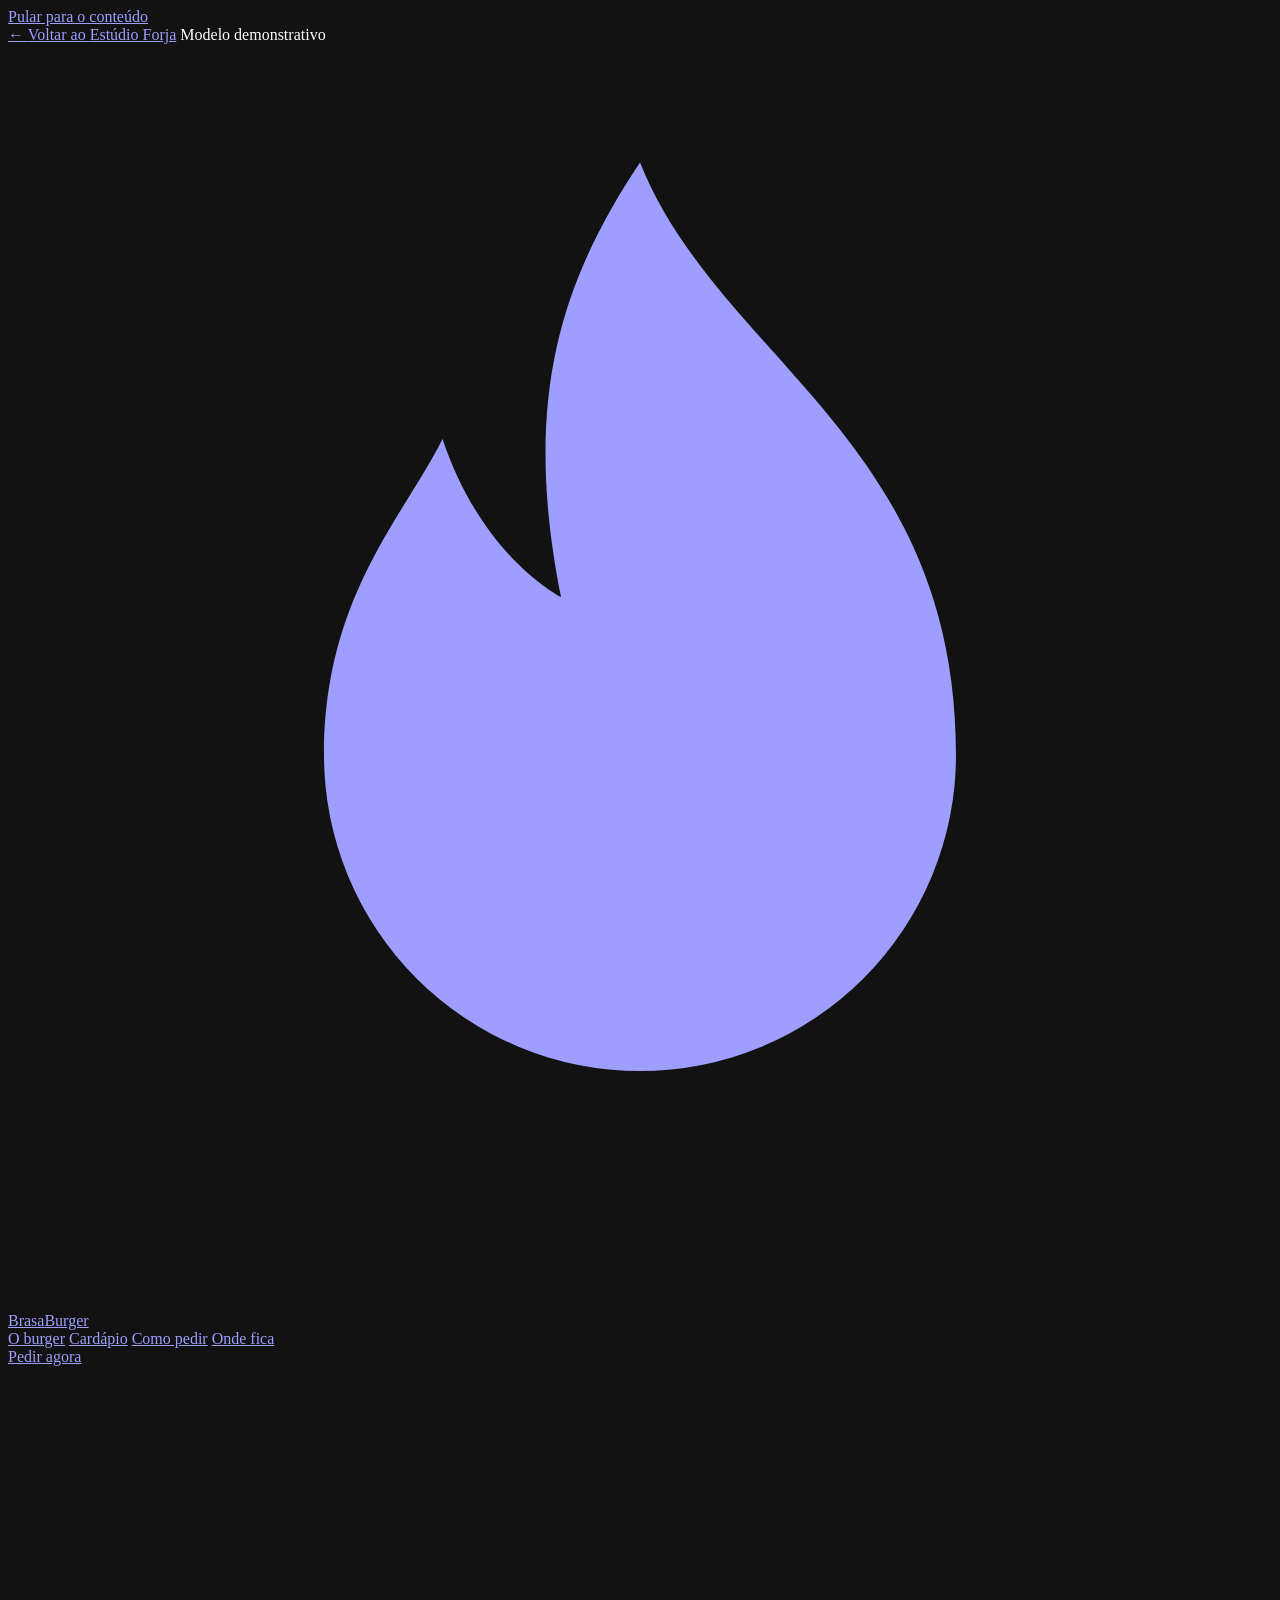
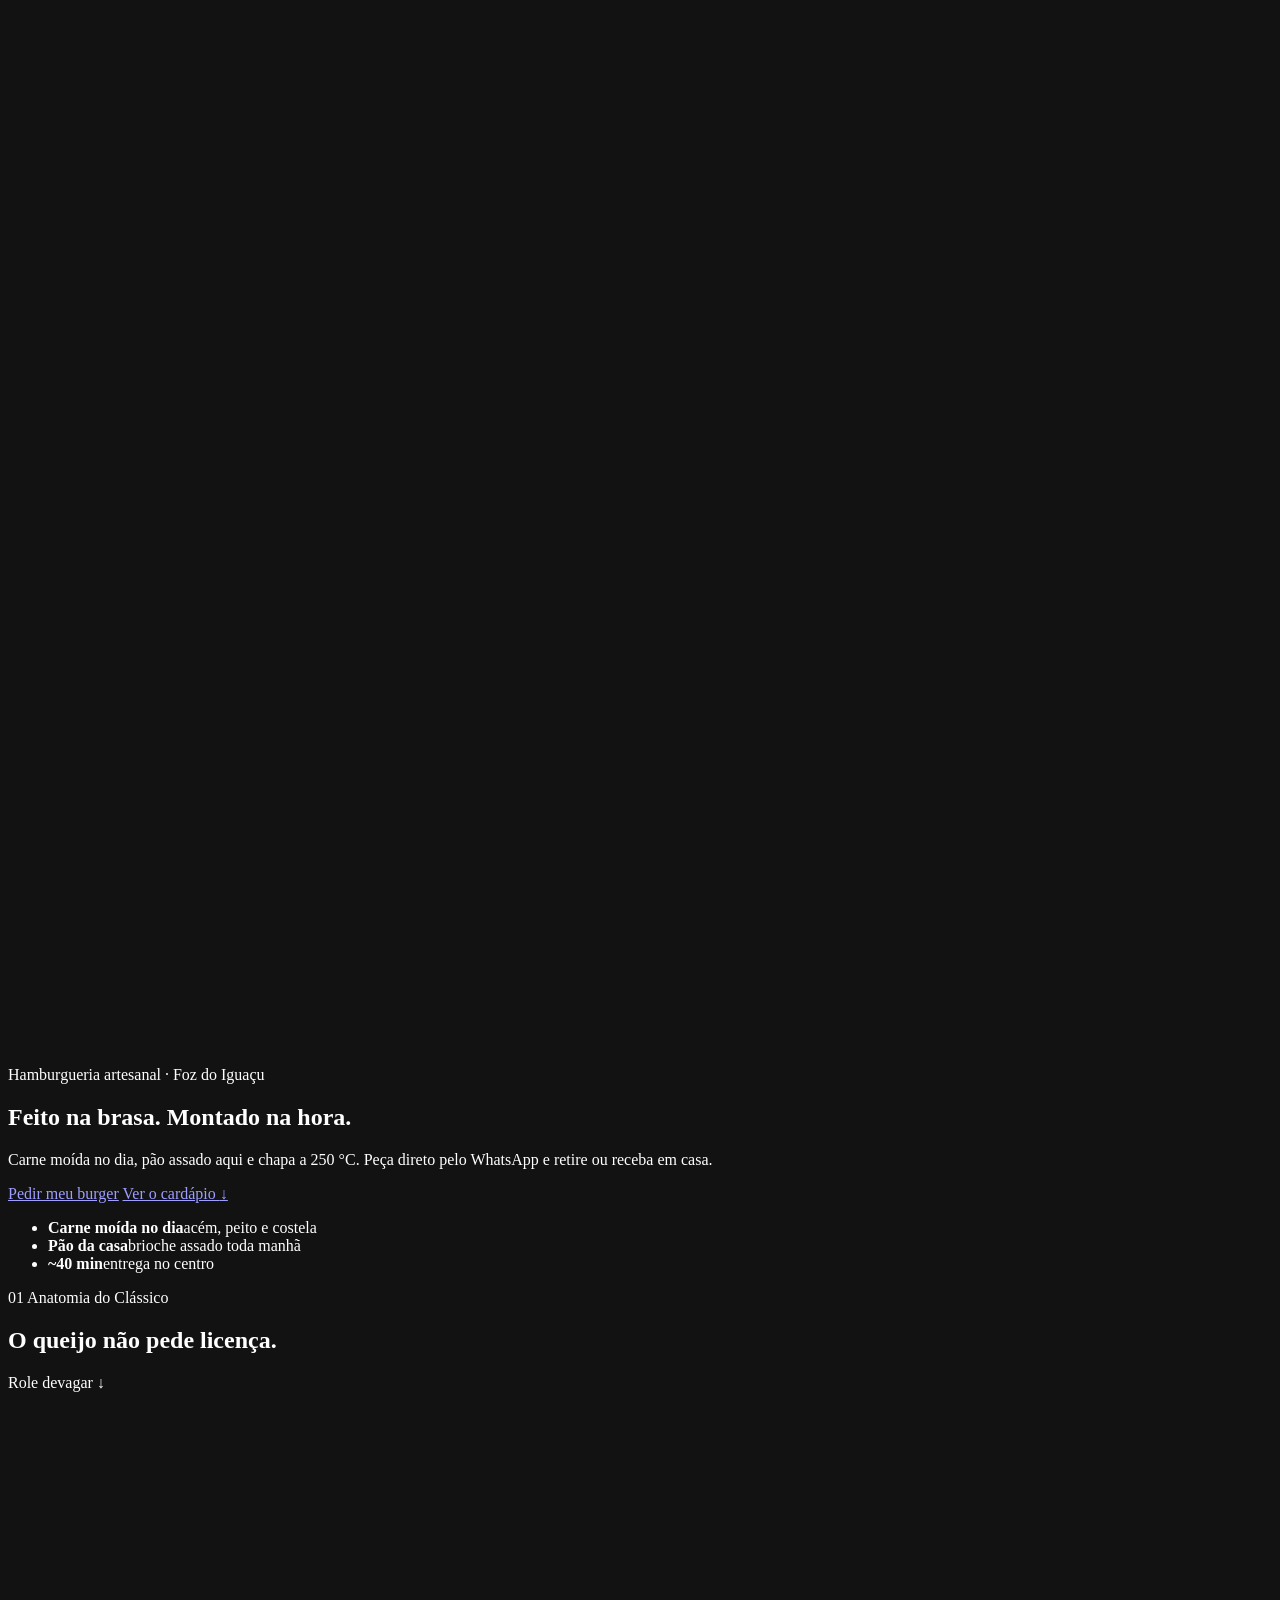
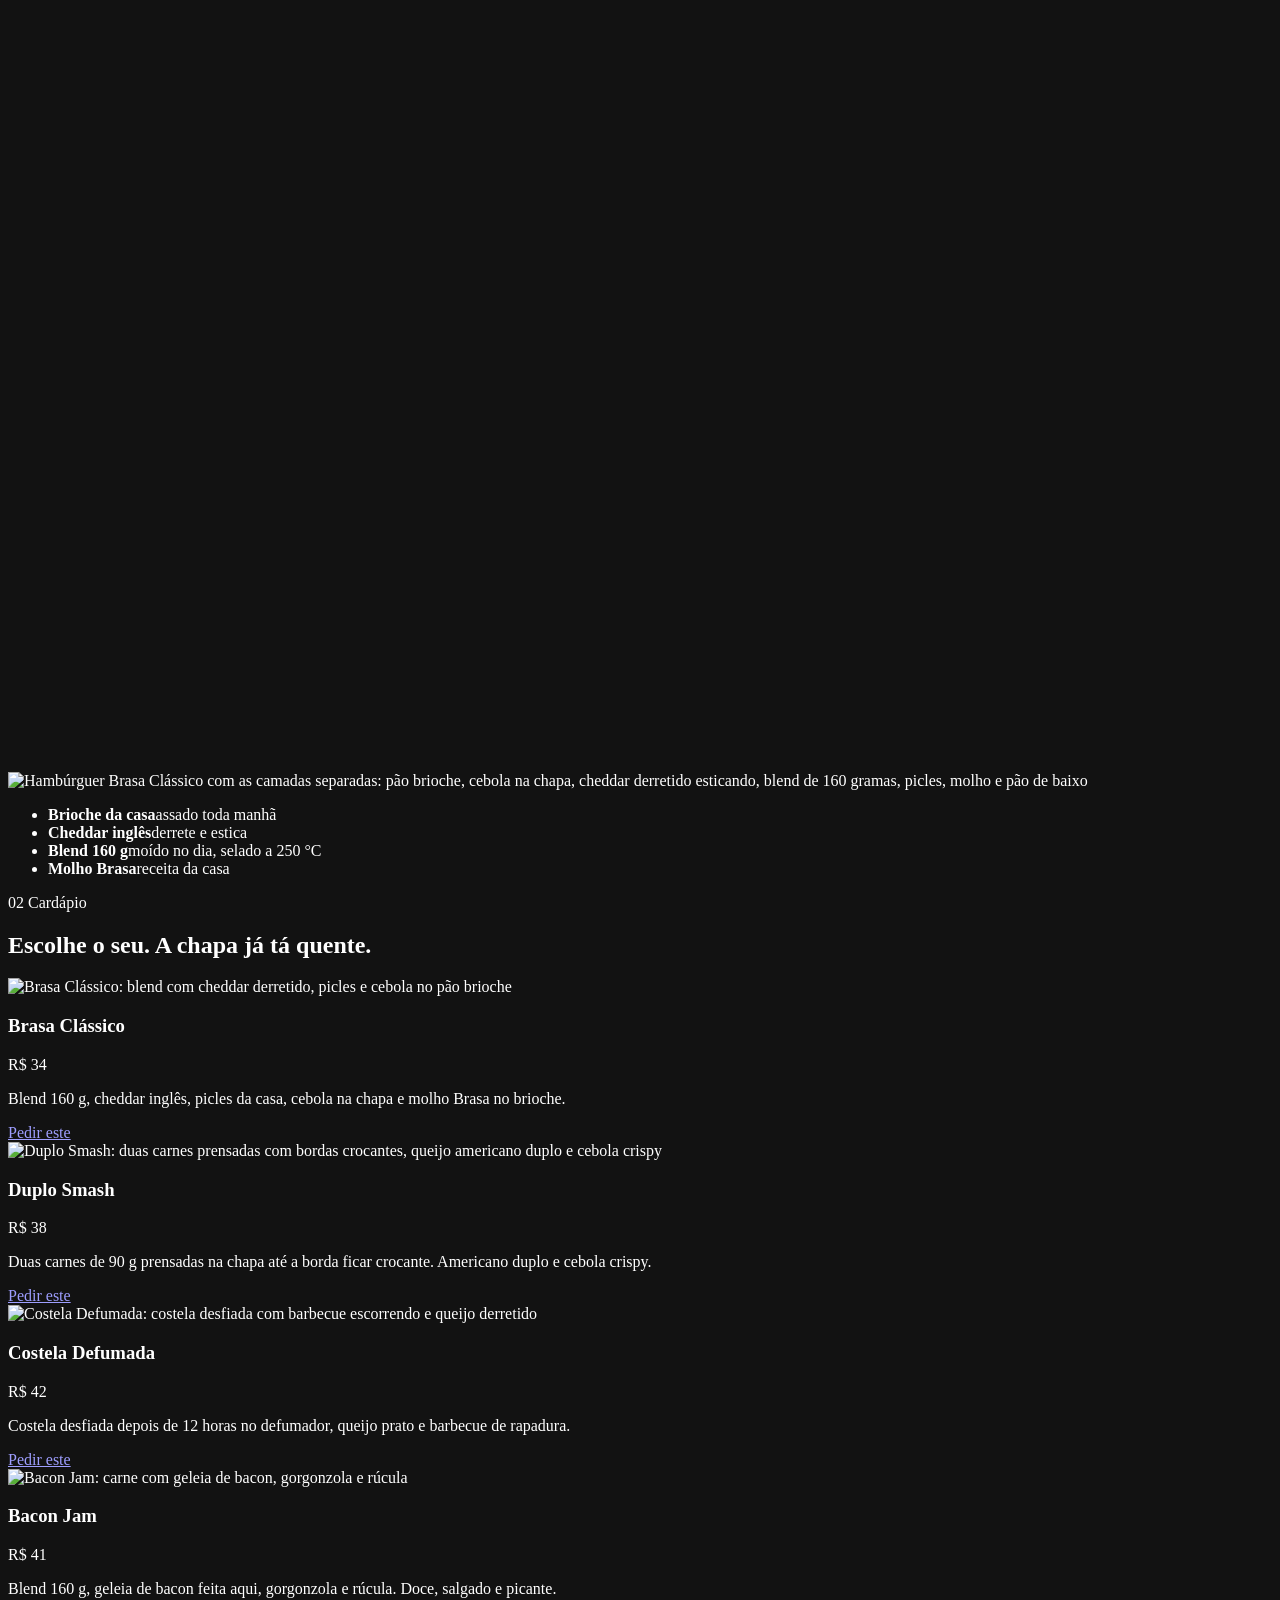
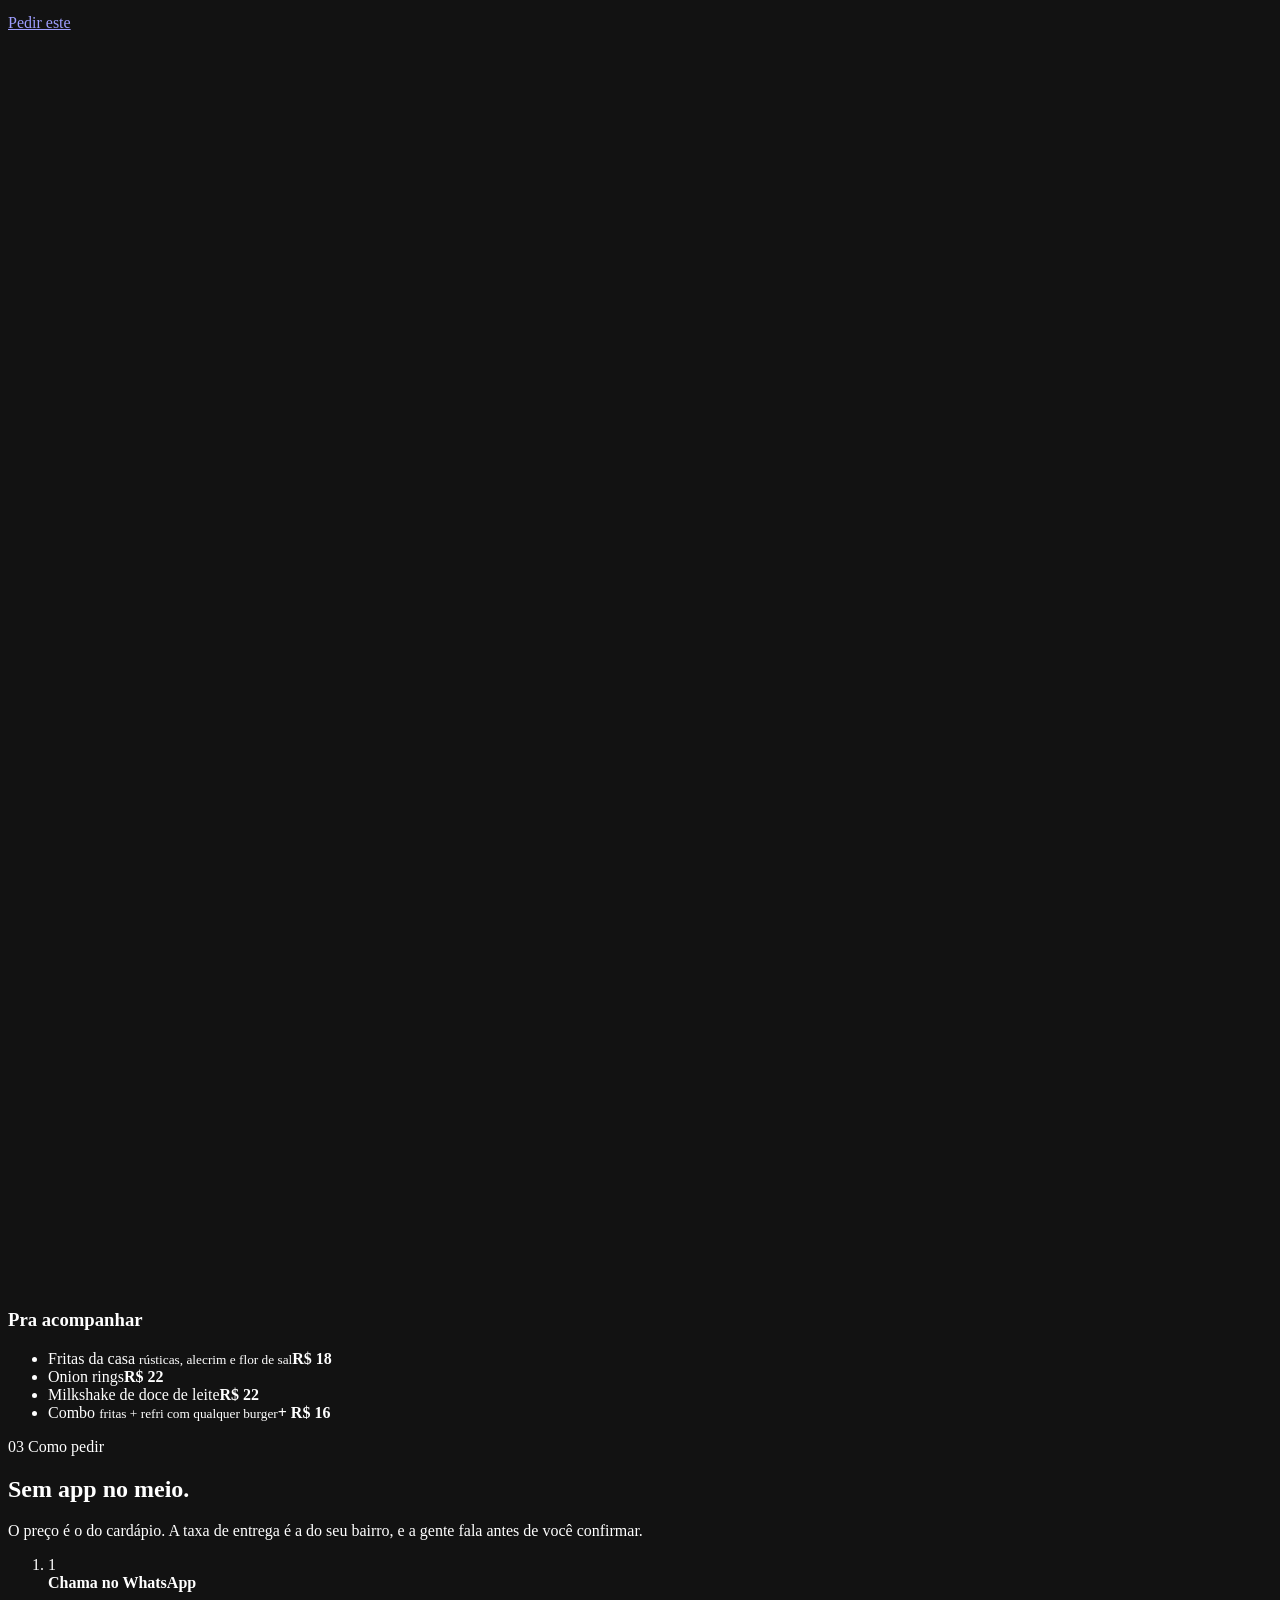
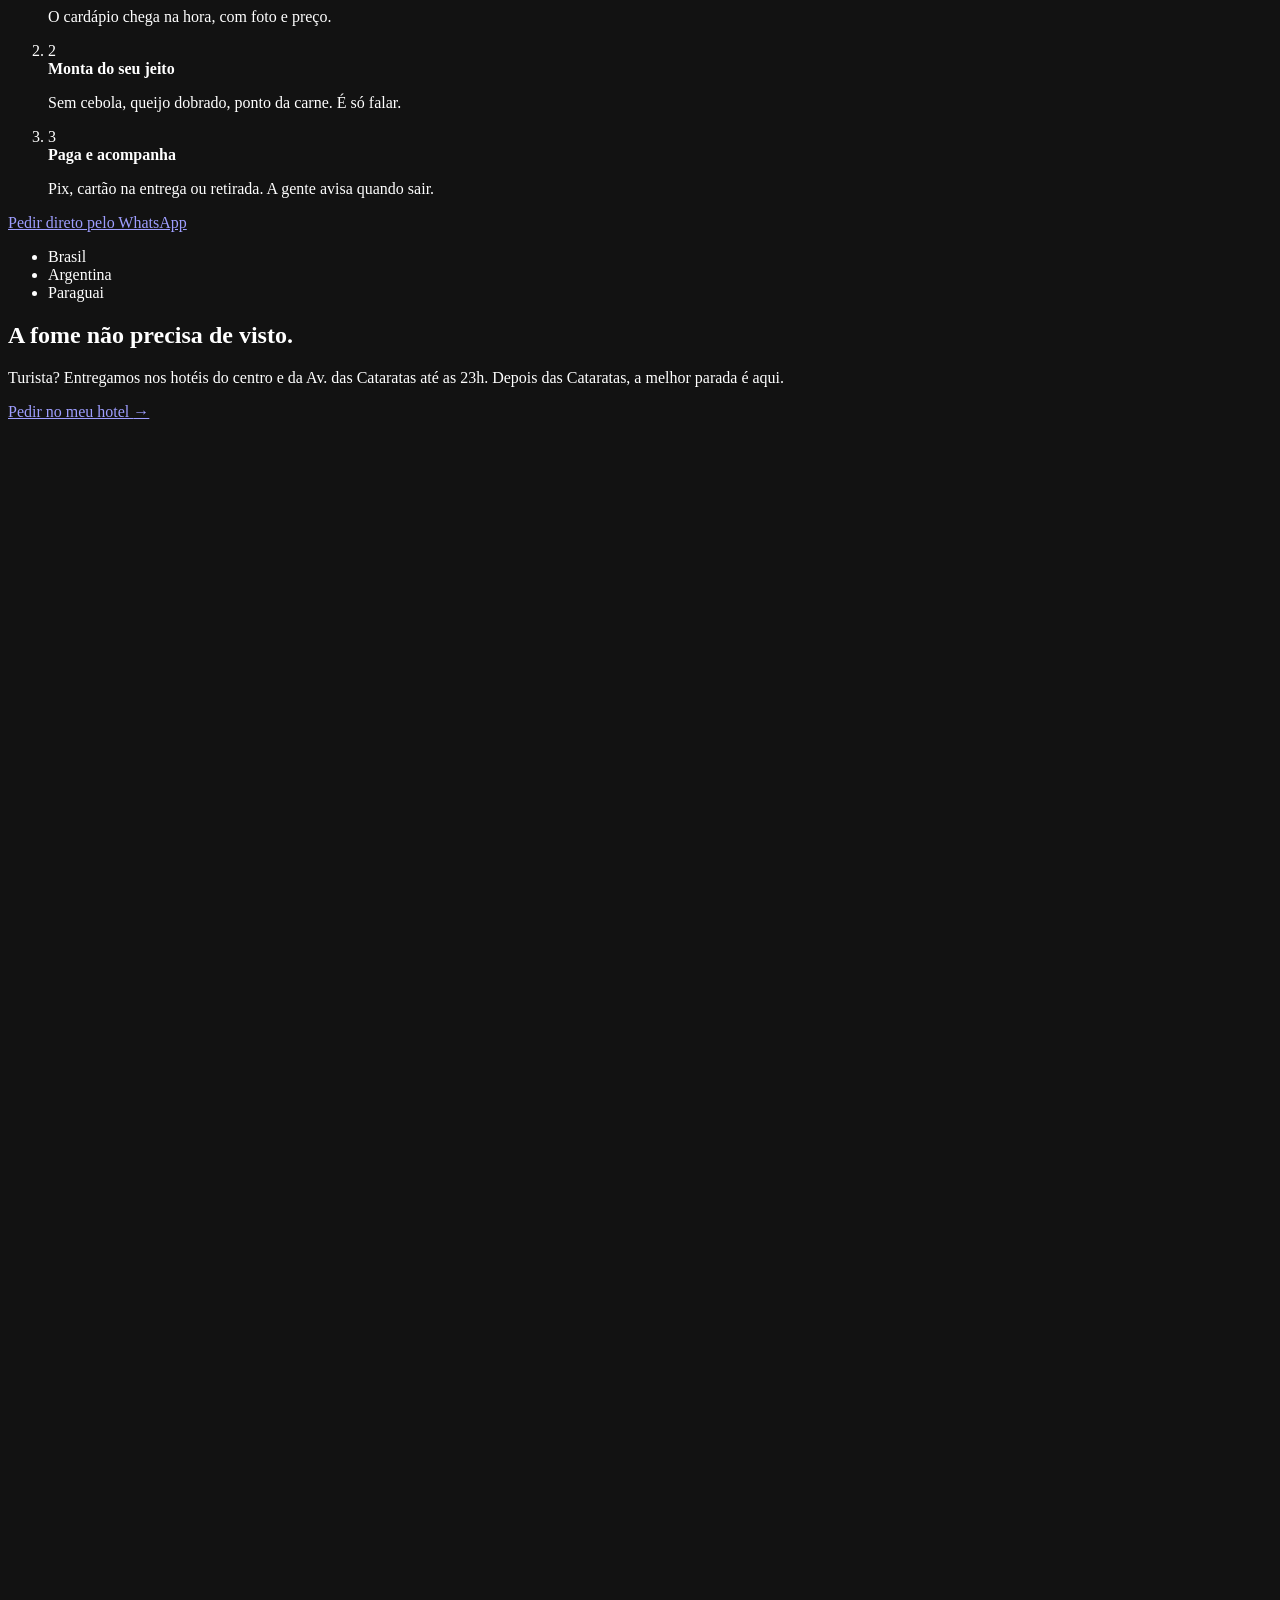
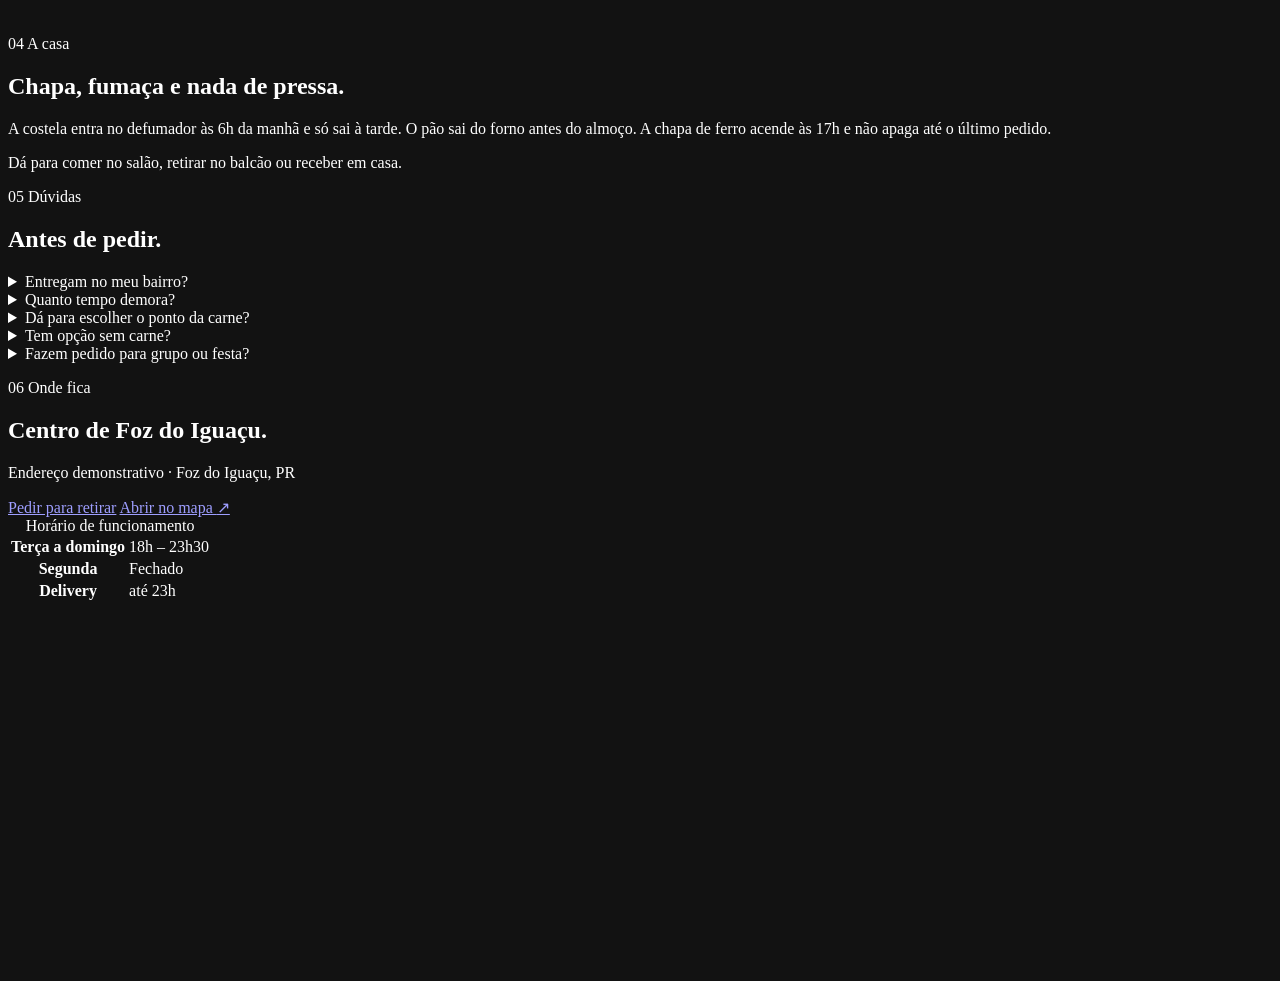
==== index.html @ 30564538 "Site Brasa Burger: paginas principais" ====
<!doctype html>
<html lang="pt-BR">
<head>
  <meta charset="utf-8">
  <meta name="viewport" content="width=device-width, initial-scale=1, viewport-fit=cover">
  <title>Brasa Burger · Hamburgueria artesanal em Foz do Iguaçu (modelo demonstrativo)</title>
  <meta name="description" content="Hambúrguer artesanal na brasa em Foz do Iguaçu: carne moída no dia, pão brioche da casa e costela defumada 12 h. Peça direto pelo WhatsApp. Modelo demonstrativo do Estúdio Forja.">
  <meta name="robots" content="noindex, nofollow"><!-- marca fictícia -->
  <meta name="theme-color" content="#120D0A">
  <meta name="color-scheme" content="dark">
  <meta name="format-detection" content="telephone=no">
  <link rel="icon" href="favicon.svg" type="image/svg+xml">

  <meta property="og:type" content="website">
  <meta property="og:locale" content="pt_BR">
  <meta property="og:site_name" content="Brasa Burger">
  <meta property="og:title" content="Brasa Burger · Feito na brasa. Montado na hora.">
  <meta property="og:description" content="Hambúrguer artesanal em Foz do Iguaçu. Peça direto pelo WhatsApp.">
  <meta property="og:image" content="https://brasaburger.pages.dev/og.jpg">
  <meta property="og:image:width" content="1200">
  <meta property="og:image:height" content="630">
  <meta name="twitter:card" content="summary_large_image">

  <script type="application/ld+json">
  {
    "@context": "https://schema.org",
    "@type": "Restaurant",
    "name": "Brasa Burger",
    "description": "Hamburgueria artesanal na brasa. Modelo demonstrativo.",
    "servesCuisine": ["Hambúrguer artesanal", "Lanches", "Defumados"],
    "priceRange": "R$ 18 – R$ 42",
    "acceptsReservations": "False",
    "address": { "@type": "PostalAddress", "addressLocality": "Foz do Iguaçu", "addressRegion": "PR", "addressCountry": "BR" },
    "openingHoursSpecification": [
      { "@type": "OpeningHoursSpecification", "dayOfWeek": ["Tuesday","Wednesday","Thursday","Friday","Saturday","Sunday"], "opens": "18:00", "closes": "23:30" }
    ],
    "hasMenu": "https://brasaburger.pages.dev/#cardapio"
  }
  </script>

  <link rel="preload" href="fonts/anton.woff2" as="font" type="font/woff2" crossorigin>
  <link rel="preload" href="fonts/manrope-var.woff2" as="font" type="font/woff2" crossorigin>
  <link rel="preload" as="image" href="midia/hero-9x16-poster.webp" media="(max-width: 767px)">
  <link rel="preload" as="image" href="midia/hero-16x9-poster.webp" media="(min-width: 768px)">
  <link rel="stylesheet" href="css/style.css">
  <script>document.documentElement.classList.add('js');</script>
</head>
<body>
  <a class="pular" href="#conteudo">Pular para o conteúdo</a>

  <div class="demo-bar">
    <a href="https://estudioforja.com.br/">← <span class="so-desk">Voltar ao </span>Estúdio Forja</a>
    <span class="demo-bar__tag"><span class="so-desk">Modelo </span>demonstrativo</span>
  </div>

  <header class="topo" data-topo>
    <div class="container topo__in">
      <a href="#inicio" class="marca" aria-label="Brasa Burger, início">
        <svg class="marca__simbolo" viewBox="0 0 32 32" aria-hidden="true"><path d="M16 3c2 5 8 7 8 15a8 8 0 0 1-16 0c0-4 2-6 3-8 1 3 3 4 3 4-1-5 0-8 2-11Z" fill="currentColor"/></svg>
        <span class="marca__nome">Brasa<span>Burger</span></span>
      </a>
      <nav class="nav" aria-label="Principal">
        <a href="#anatomia">O burger</a>
        <a href="#cardapio">Cardápio</a>
        <a href="#direto">Como pedir</a>
        <a href="#onde">Onde fica</a>
      </nav>
      <a href="#pedido" class="botao botao--pequeno" data-pedido="Olá! Vi o site e quero fazer um pedido.">Pedir agora</a>
    </div>
  </header>

  <main id="conteudo">
    <!-- 1. HERO -->
    <section class="hero" id="inicio">
      <div class="hero__midia" aria-hidden="true">
        <picture>
          <source media="(min-width: 768px)" srcset="midia/hero-16x9-poster.webp">
          <img src="midia/hero-9x16-poster.webp" alt="" width="720" height="1280" fetchpriority="high">
        </picture>
        <video class="hero__video" muted playsinline loop preload="none"
               data-mob-mp4="midia/hero-9x16.mp4" data-mob-webm="midia/hero-9x16.webm"
               data-desk-mp4="midia/hero-16x9.mp4" data-desk-webm="midia/hero-16x9.webm"></video>
      </div>
      <div class="hero__veu" aria-hidden="true"></div>
      <div class="container hero__texto">
        <p class="rotulo" data-hero-anim>Hamburgueria artesanal · Foz do Iguaçu</p>
        <h1 class="hero__titulo">
          <span class="linha"><span data-hero-anim>Feito na brasa.</span></span>
          <span class="linha"><span data-hero-anim class="quente">Montado na hora.</span></span>
        </h1>
        <p class="hero__sub" data-hero-anim>Carne moída no dia, pão assado aqui e chapa a 250 °C. Peça direto pelo WhatsApp e retire ou receba em casa.</p>
        <div class="hero__acoes" data-hero-anim>
          <a href="#pedido" class="botao" data-pedido="Olá! Vi o site e quero pedir um burger.">Pedir meu burger</a>
          <a href="#cardapio" class="link-seta">Ver o cardápio <span aria-hidden="true">↓</span></a>
        </div>
      </div>
    </section>

    <!-- 2. FAIXA -->
    <section class="provas" aria-label="Destaques">
      <ul class="container provas__lista">
        <li><strong>Carne moída no dia</strong><span>acém, peito e costela</span></li>
        <li><strong>Pão da casa</strong><span>brioche assado toda manhã</span></li>
        <li><strong>~40 min</strong><span>entrega no centro</span></li>
      </ul>
    </section>

    <!-- 3. ANATOMIA (cena principal) -->
    <section class="anatomia" id="anatomia" aria-labelledby="anatomia-titulo">
      <div class="anatomia__palco">
        <div class="anatomia__cab">
          <p class="rotulo"><span class="num">01</span> Anatomia do Clássico</p>
          <h2 class="titulo" id="anatomia-titulo">O queijo não <span class="quente">pede licença.</span></h2>
          <p class="anatomia__dica" data-dica>Role devagar ↓</p>
        </div>
        <div class="anatomia__cena">
          <div class="anatomia__brilho" aria-hidden="true" data-brilho></div>
          <canvas class="anatomia__canvas" width="540" height="960" aria-hidden="true" data-canvas></canvas>
          <img class="anatomia__fallback" src="midia/anatomia-aberto.webp" width="540" height="960"
               alt="Hambúrguer Brasa Clássico com as camadas separadas: pão brioche, cebola na chapa, cheddar derretido esticando, blend de 160 gramas, picles, molho e pão de baixo" loading="lazy">
          <ul class="anatomia__etiquetas" data-etiquetas>
            <li style="--y: 9%" class="esq"><b>Brioche da casa</b><span>assado toda manhã</span></li>
            <li style="--y: 30%" class="dir"><b>Cheddar inglês</b><span>derrete e estica</span></li>
            <li style="--y: 50%" class="esq"><b>Blend 160 g</b><span>moído no dia, selado a 250 °C</span></li>
            <li style="--y: 70%" class="dir"><b>Molho Brasa</b><span>receita da casa</span></li>
          </ul>
        </div>
      </div>
    </section>

    <!-- 4. CARDÁPIO -->
    <section class="cardapio secao" id="cardapio">
      <div class="container">
        <p class="rotulo" data-reveal><span class="num">02</span> Cardápio</p>
        <h2 class="titulo" data-reveal>Escolhe o seu. <span class="quente">A chapa já tá quente.</span></h2>

        <div class="burgers">
          <article class="burger" data-reveal>
            <img src="midia/classico-960.webp" srcset="midia/classico-480.webp 480w, midia/classico-960.webp 960w, midia/classico-1254.webp 1254w" sizes="(min-width: 1024px) 25vw, (min-width: 640px) 50vw, 92vw" width="1254" height="1254" loading="lazy" alt="Brasa Clássico: blend com cheddar derretido, picles e cebola no pão brioche">
            <div class="burger__info">
              <div class="burger__linha"><h3>Brasa Clássico</h3><span class="preco">R$ 34</span></div>
              <p>Blend 160 g, cheddar inglês, picles da casa, cebola na chapa e molho Brasa no brioche.</p>
              <a href="#pedido" class="pedir" data-pedido="Olá! Vi no site e quero um Brasa Clássico.">Pedir este</a>
            </div>
          </article>
          <article class="burger" data-reveal>
            <img src="midia/smash-960.webp" srcset="midia/smash-480.webp 480w, midia/smash-960.webp 960w, midia/smash-1254.webp 1254w" sizes="(min-width: 1024px) 25vw, (min-width: 640px) 50vw, 92vw" width="1254" height="1254" loading="lazy" alt="Duplo Smash: duas carnes prensadas com bordas crocantes, queijo americano duplo e cebola crispy">
            <div class="burger__info">
              <div class="burger__linha"><h3>Duplo Smash</h3><span class="preco">R$ 38</span></div>
              <p>Duas carnes de 90 g prensadas na chapa até a borda ficar crocante. Americano duplo e cebola crispy.</p>
              <a href="#pedido" class="pedir" data-pedido="Olá! Vi no site e quero um Duplo Smash.">Pedir este</a>
            </div>
          </article>
          <article class="burger" data-reveal>
            <img src="midia/costela-960.webp" srcset="midia/costela-480.webp 480w, midia/costela-960.webp 960w, midia/costela-1254.webp 1254w" sizes="(min-width: 1024px) 25vw, (min-width: 640px) 50vw, 92vw" width="1254" height="1254" loading="lazy" alt="Costela Defumada: costela desfiada com barbecue escorrendo e queijo derretido">
            <div class="burger__info">
              <div class="burger__linha"><h3>Costela Defumada</h3><span class="preco">R$ 42</span></div>
              <p>Costela desfiada depois de 12 horas no defumador, queijo prato e barbecue de rapadura.</p>
              <a href="#pedido" class="pedir" data-pedido="Olá! Vi no site e quero um Costela Defumada.">Pedir este</a>
            </div>
          </article>
          <article class="burger" data-reveal>
            <img src="midia/baconjam-960.webp" srcset="midia/baconjam-480.webp 480w, midia/baconjam-960.webp 960w, midia/baconjam-1254.webp 1254w" sizes="(min-width: 1024px) 25vw, (min-width: 640px) 50vw, 92vw" width="1254" height="1254" loading="lazy" alt="Bacon Jam: carne com geleia de bacon, gorgonzola e rúcula">
            <div class="burger__info">
              <div class="burger__linha"><h3>Bacon Jam</h3><span class="preco">R$ 41</span></div>
              <p>Blend 160 g, geleia de bacon feita aqui, gorgonzola e rúcula. Doce, salgado e picante.</p>
              <a href="#pedido" class="pedir" data-pedido="Olá! Vi no site e quero um Bacon Jam.">Pedir este</a>
            </div>
          </article>
        </div>

        <div class="extras" data-reveal>
          <img src="midia/acompanhamentos-960.webp" srcset="midia/acompanhamentos-480.webp 480w, midia/acompanhamentos-960.webp 960w, midia/acompanhamentos-1254.webp 1254w" sizes="(min-width: 1024px) 40vw, 92vw" width="1254" height="1254" loading="lazy" alt="Fritas rústicas com alecrim, onion rings e milkshake de doce de leite">
          <div>
            <h3 class="extras__titulo">Pra acompanhar</h3>
            <ul>
              <li><span>Fritas da casa <small>rústicas, alecrim e flor de sal</small></span><b>R$ 18</b></li>
              <li><span>Onion rings</span><b>R$ 22</b></li>
              <li><span>Milkshake de doce de leite</span><b>R$ 22</b></li>
              <li><span>Combo <small>fritas + refri com qualquer burger</small></span><b>+ R$ 16</b></li>
            </ul>
          </div>
        </div>
      </div>
    </section>

    <!-- 5. DIRETO COM A BRASA -->
    <section class="direto secao" id="direto">
      <div class="container direto__grade">
        <div>
          <p class="rotulo" data-reveal><span class="num">03</span> Como pedir</p>
          <h2 class="titulo" data-reveal>Sem app <span class="quente">no meio.</span></h2>
          <p class="direto__lead" data-reveal>O preço é o do cardápio. A taxa de entrega é a do seu bairro, e a gente fala antes de você confirmar.</p>
        </div>
        <ol class="passos" data-reveal>
          <li><span>1</span><div><b>Chama no WhatsApp</b><p>O cardápio chega na hora, com foto e preço.</p></div></li>
          <li><span>2</span><div><b>Monta do seu jeito</b><p>Sem cebola, queijo dobrado, ponto da carne. É só falar.</p></div></li>
          <li><span>3</span><div><b>Paga e acompanha</b><p>Pix, cartão na entrega ou retirada. A gente avisa quando sair.</p></div></li>
        </ol>
        <a href="#pedido" class="botao direto__cta" data-reveal data-pedido="Olá! Vi no site e quero pedir direto pelo WhatsApp.">Pedir direto pelo WhatsApp</a>
      </div>
    </section>

    <!-- 6. FRONTEIRA (turistas) -->
    <section class="fronteira" aria-labelledby="fronteira-titulo">
      <div class="container fronteira__in">
        <ul class="carimbos" aria-hidden="true" data-carimbos>
          <li>Brasil</li><li>Argentina</li><li>Paraguai</li>
        </ul>
        <h2 class="titulo titulo--medio" id="fronteira-titulo" data-reveal>A fome não precisa <span class="quente">de visto.</span></h2>
        <p data-reveal>Turista? Entregamos nos hotéis do centro e da Av. das Cataratas até as 23h. Depois das Cataratas, a melhor parada é aqui.</p>
        <a href="#pedido" class="link-seta" data-reveal data-pedido="Olá! Estou num hotel em Foz e quero pedir um burger.">Pedir no meu hotel <span aria-hidden="true">→</span></a>
      </div>
    </section>

    <!-- 7. A CASA -->
    <section class="casa secao" id="casa">
      <div class="container casa__grade">
        <figure class="casa__midia" data-reveal>
          <img src="midia/casa-960.webp" srcset="midia/casa-480.webp 480w, midia/casa-960.webp 960w, midia/casa-1536.webp 1536w" sizes="(min-width: 1024px) 55vw, 100vw" width="1536" height="1024" loading="lazy"
               alt="Salão da Brasa Burger à noite: chapa acesa no balcão de aço, defumador soltando fumaça e lâmpadas quentes">
          <video class="casa__video" muted playsinline loop preload="none" data-mp4="midia/casa.mp4" data-webm="midia/casa.webm" aria-hidden="true"></video>
        </figure>
        <div>
          <p class="rotulo" data-reveal><span class="num">04</span> A casa</p>
          <h2 class="titulo titulo--medio" data-reveal>Chapa, fumaça <span class="quente">e nada de pressa.</span></h2>
          <p data-reveal>A costela entra no defumador às 6h da manhã e só sai à tarde. O pão sai do forno antes do almoço. A chapa de ferro acende às 17h e não apaga até o último pedido.</p>
          <p data-reveal>Dá para comer no salão, retirar no balcão ou receber em casa.</p>
        </div>
      </div>
    </section>

    <!-- 8. DÚVIDAS -->
    <section class="duvidas secao" id="duvidas">
      <div class="container duvidas__grade">
        <div>
          <p class="rotulo" data-reveal><span class="num">05</span> Dúvidas</p>
          <h2 class="titulo titulo--medio" data-reveal>Antes de <span class="quente">pedir.</span></h2>
        </div>
        <div class="duvidas__lista" data-reveal>
          <details name="duvidas"><summary>Entregam no meu bairro?</summary><p>Entregamos em todo o centro, Vila Yolanda, Jardim Central, Maracanã e na Av. das Cataratas. Fora disso, manda a localização no WhatsApp que a gente confere na hora.</p></details>
          <details name="duvidas"><summary>Quanto tempo demora?</summary><p>No centro, cerca de 40 minutos. Sexta e sábado depois das 20h pode chegar a 60. Quando sair, a gente avisa.</p></details>
          <details name="duvidas"><summary>Dá para escolher o ponto da carne?</summary><p>Dá. O padrão é ao ponto, rosado no meio. Pede mal passado ou bem passado na mensagem.</p></details>
          <details name="duvidas"><summary>Tem opção sem carne?</summary><p>Tem o Brasa Veggie, de grão-de-bico e cogumelo na chapa. Ele não está nas fotos, mas está no cardápio do WhatsApp.</p></details>
          <details name="duvidas"><summary>Fazem pedido para grupo ou festa?</summary><p>Fazemos, a partir de 10 burgers, com até 1 dia de antecedência. Chama no WhatsApp que a gente monta um combo.</p></details>
        </div>
      </div>
    </section>

    <!-- 9. ONDE FICA -->
    <section class="onde secao" id="onde">
      <div class="container onde__grade">
        <div>
          <p class="rotulo" data-reveal><span class="num">06</span> Onde fica</p>
          <h2 class="titulo titulo--medio" data-reveal>Centro de <span class="quente">Foz do Iguaçu.</span></h2>
          <p class="onde__end" data-reveal>Endereço demonstrativo · Foz do Iguaçu, PR</p>
          <div class="onde__acoes" data-reveal>
            <a href="#pedido" class="botao" data-pedido="Olá! Vi no site e quero pedir para retirar.">Pedir para retirar</a>
            <a href="#pedido" class="link-seta" data-pedido="mapa">Abrir no mapa <span aria-hidden="true">↗</span></a>
          </div>
        </div>
        <table class="horario" data-reveal>
          <caption class="sr-only">Horário de funcionamento</caption>
          <tbody>
            <tr><th scope="row">Terça a domingo</th><td>18h – 23h30</td></tr>
            <tr><th scope="row">Segunda</th><td>Fechado</td></tr>
            <tr><th scope="row">Delivery</th><td>até 23h</td></tr>
          </tbody>
        </table>
      </div>
    </section>

    <!-- 10. FECHAMENTO -->
    <section class="fecho">
      <img class="fecho__fundo" src="midia/hero-16x9-960.webp" srcset="midia/hero-16x9-480.webp 480w, midia/hero-16x9-960.webp 960w, midia/hero-16x9-1536.webp 1536w" sizes="100vw" width="1536" height="1024" alt="" loading="lazy" aria-hidden="true">
      <div class="container fecho__in">
        <h2 class="titulo" data-reveal>Segunda você <span class="quente">pensa nisso.</span></h2>
        <p data-reveal>Hoje é dia de brasa.</p>
        <a href="#pedido" class="botao" data-reveal data-pedido="Olá! Vi o site e quero pedir um burger.">Pedir meu burger</a>
      </div>
    </section>

    <!-- 11. SAIBA MAIS (texto para o Google, recolhido para não poluir) -->
    <section class="saiba" aria-label="Sobre a Brasa Burger">
      <div class="container">
        <details class="saiba__caixa">
          <summary>Saiba mais sobre a Brasa Burger em Foz do Iguaçu</summary>
          <div class="saiba__texto">
            <h2>Hambúrguer artesanal em Foz do Iguaçu, feito na brasa</h2>
            <p>A Brasa Burger é uma hamburgueria artesanal no centro de Foz do Iguaçu, no Paraná. Todo hambúrguer é feito com carne moída no próprio dia, numa mistura de acém, peito e costela, e selado numa chapa de ferro fundido a 250 °C, que forma a casquinha tostada por fora e mantém a carne suculenta por dentro. O pão brioche é assado na casa toda manhã.</p>
            <h3>Cardápio de hambúrgueres artesanais</h3>
            <p>O cardápio é curto de propósito: o Brasa Clássico, com cheddar inglês, picles da casa e cebola na chapa; o Duplo Smash, com duas carnes prensadas e bordas crocantes; o Costela Defumada, com costela desfiada depois de 12 horas no defumador e barbecue de rapadura; e o Bacon Jam, com geleia de bacon, gorgonzola e rúcula. Para acompanhar, fritas rústicas com alecrim, onion rings e milkshake de doce de leite. Também há opção vegetariana, o Brasa Veggie.</p>
            <h3>Delivery de hambúrguer em Foz do Iguaçu</h3>
            <p>A Brasa Burger faz delivery próprio no centro de Foz do Iguaçu, Vila Yolanda, Jardim Central, Maracanã e na Avenida das Cataratas, inclusive em hotéis, com entrega em cerca de 40 minutos. O pedido é feito direto pelo WhatsApp, sem aplicativo no meio, com pagamento por Pix, cartão na entrega ou na retirada no balcão.</p>
            <h3>Para turistas nas Cataratas do Iguaçu</h3>
            <p>Para quem visita as Cataratas do Iguaçu, o Marco das Três Fronteiras ou faz compras no Paraguai, a Brasa Burger é uma opção de jantar perto dos hotéis, aberta de terça a domingo, das 18h às 23h30. Dá para comer no salão, retirar ou pedir no hotel.</p>
          </div>
        </details>
      </div>
    </section>
  </main>

  <footer class="rodape">
    <div class="container rodape__in">
      <div>
        <p class="marca__nome">Brasa<span>Burger</span></p>
        <p>Hamburgueria artesanal · Foz do Iguaçu, PR</p>
        <p>Ter a dom · 18h–23h30</p>
      </div>
      <div class="rodape__links">
        <a href="privacidade.html">Política de privacidade</a>
        <a href="termos.html">Termos de uso</a>
      </div>
      <p class="rodape__forja">© 2026 Brasa Burger (marca fictícia). Site criado por <a href="https://estudioforja.com.br/">Estúdio Forja ↗</a></p>
    </div>
  </footer>

  <a href="#pedido" class="barra-pedido" data-barra data-pedido="Olá! Vi o site e quero fazer um pedido.">
    <span>Pedir pelo WhatsApp</span>
    <svg viewBox="0 0 24 24" aria-hidden="true"><path fill="currentColor" d="M12 2a10 10 0 0 0-8.6 15.1L2 22l5-1.3A10 10 0 1 0 12 2Zm5.3 14.2c-.2.6-1.3 1.2-1.8 1.2-.5.1-1 .2-3.4-.7-2.8-1.1-4.6-4-4.8-4.2-.1-.2-1.1-1.5-1.1-2.9s.7-2.1 1-2.4c.3-.3.6-.3.8-.3h.6c.2 0 .4 0 .6.5l.9 2.1c.1.2.1.4 0 .6l-.4.6-.4.4c-.1.2-.3.3-.1.6.2.3.8 1.4 1.8 2.2 1.2 1.1 2.2 1.4 2.5 1.6.3.1.5.1.7-.1l.9-1.1c.2-.3.4-.2.7-.1l2 .9c.3.2.5.2.6.4 0 .1 0 .7-.4 1.3Z"/></svg>
  </a>

  <div class="demo-modal" role="dialog" aria-modal="true" aria-labelledby="demo-titulo" hidden data-modal>
    <div class="demo-modal__caixa">
      <p class="rotulo">Pedido de demonstração</p>
      <h2 id="demo-titulo" class="titulo titulo--pequeno">Esse clique viraria um pedido.</h2>
      <p>Num site de verdade, o WhatsApp da hamburgueria abriria agora com a mensagem pronta:</p>
      <blockquote data-modal-msg></blockquote>
      <p class="demo-modal__forja">A Brasa Burger é um projeto do <strong>Estúdio Forja</strong>. O seu negócio pode ter um site assim.</p>
      <div class="demo-modal__acoes">
        <a class="botao" href="https://wa.me/554591164764?text=Ol%C3%A1!%20Vi%20o%20projeto%20Brasa%20Burger%20e%20quero%20um%20site%20assim%20para%20o%20meu%20neg%C3%B3cio." target="_blank" rel="noopener">Quero um site assim</a>
        <button type="button" class="link-seta" data-modal-fechar>Continuar explorando</button>
      </div>
    </div>
  </div>

  <script src="vendor/gsap.min.js" defer></script>
  <script src="vendor/ScrollTrigger.min.js" defer></script>
  <script src="vendor/lenis.min.js" defer></script>
  <script src="js/main.js" defer></script>
</body>
</html>
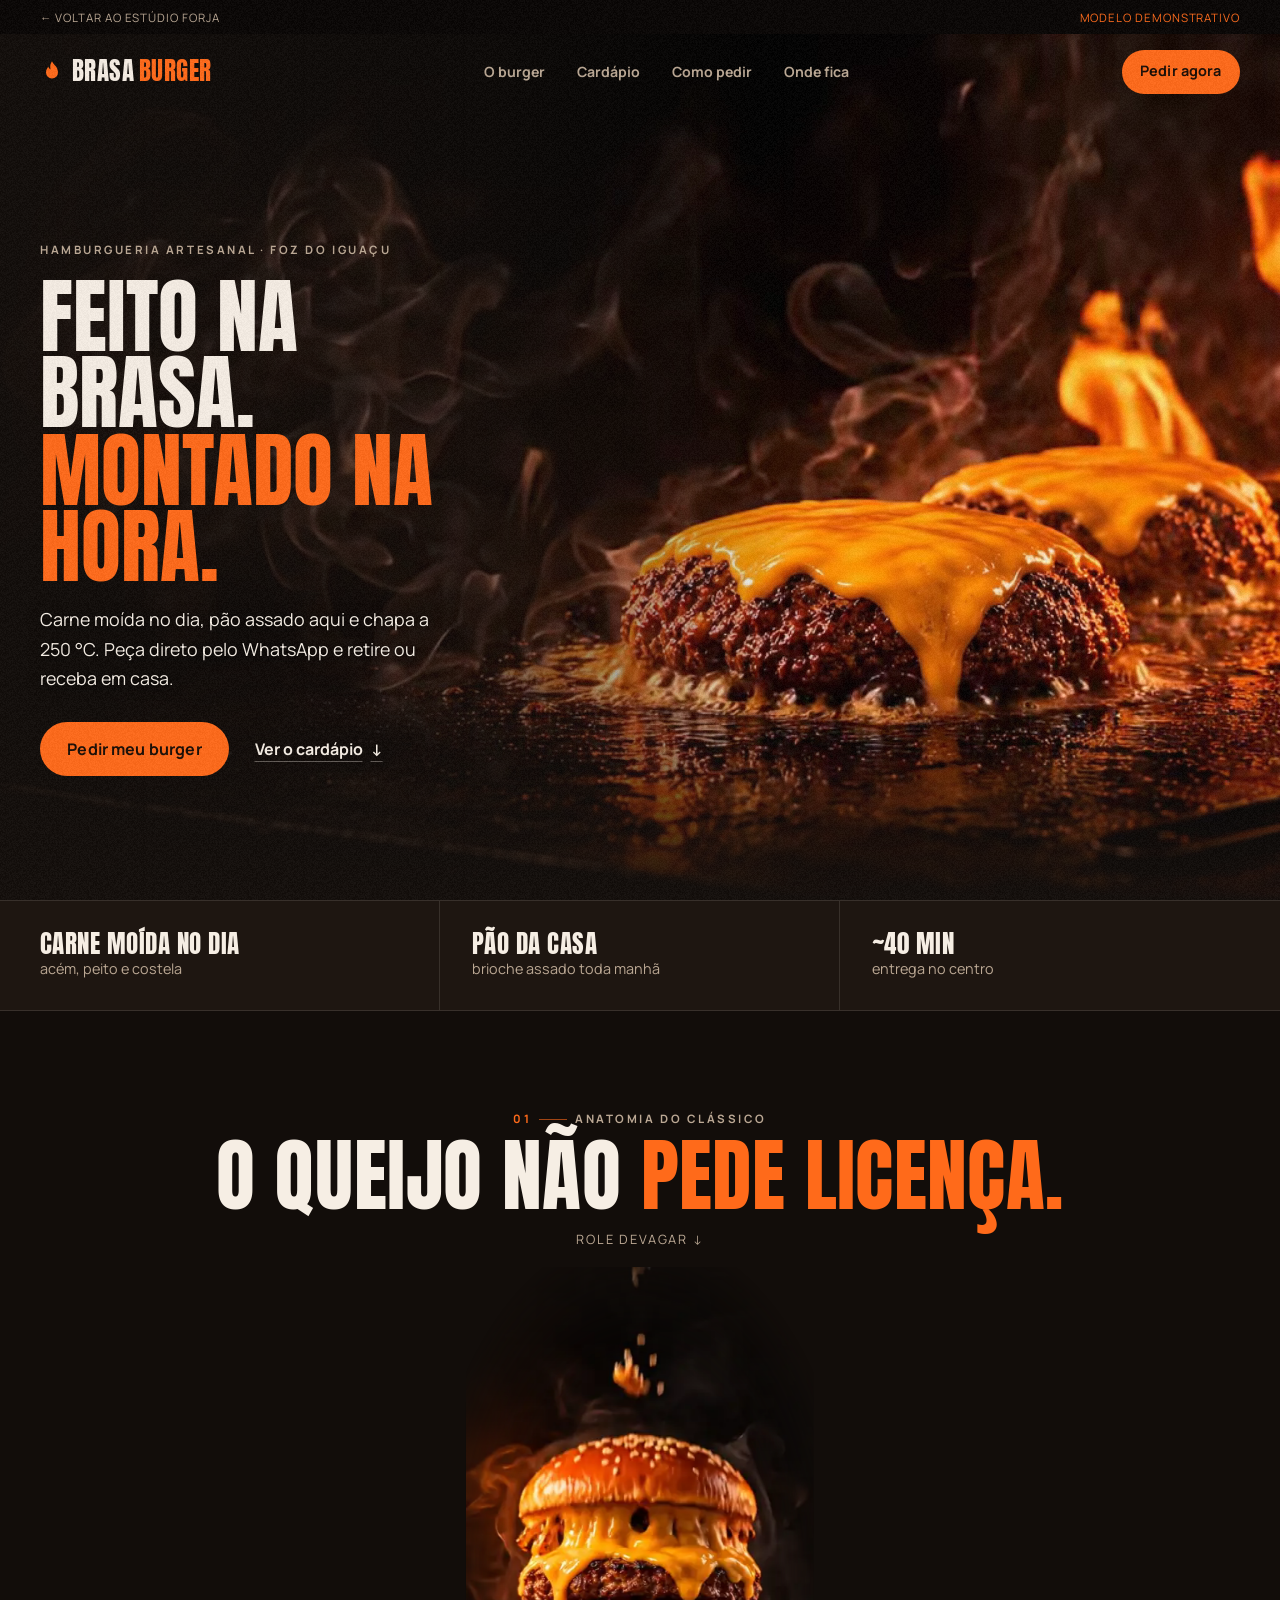
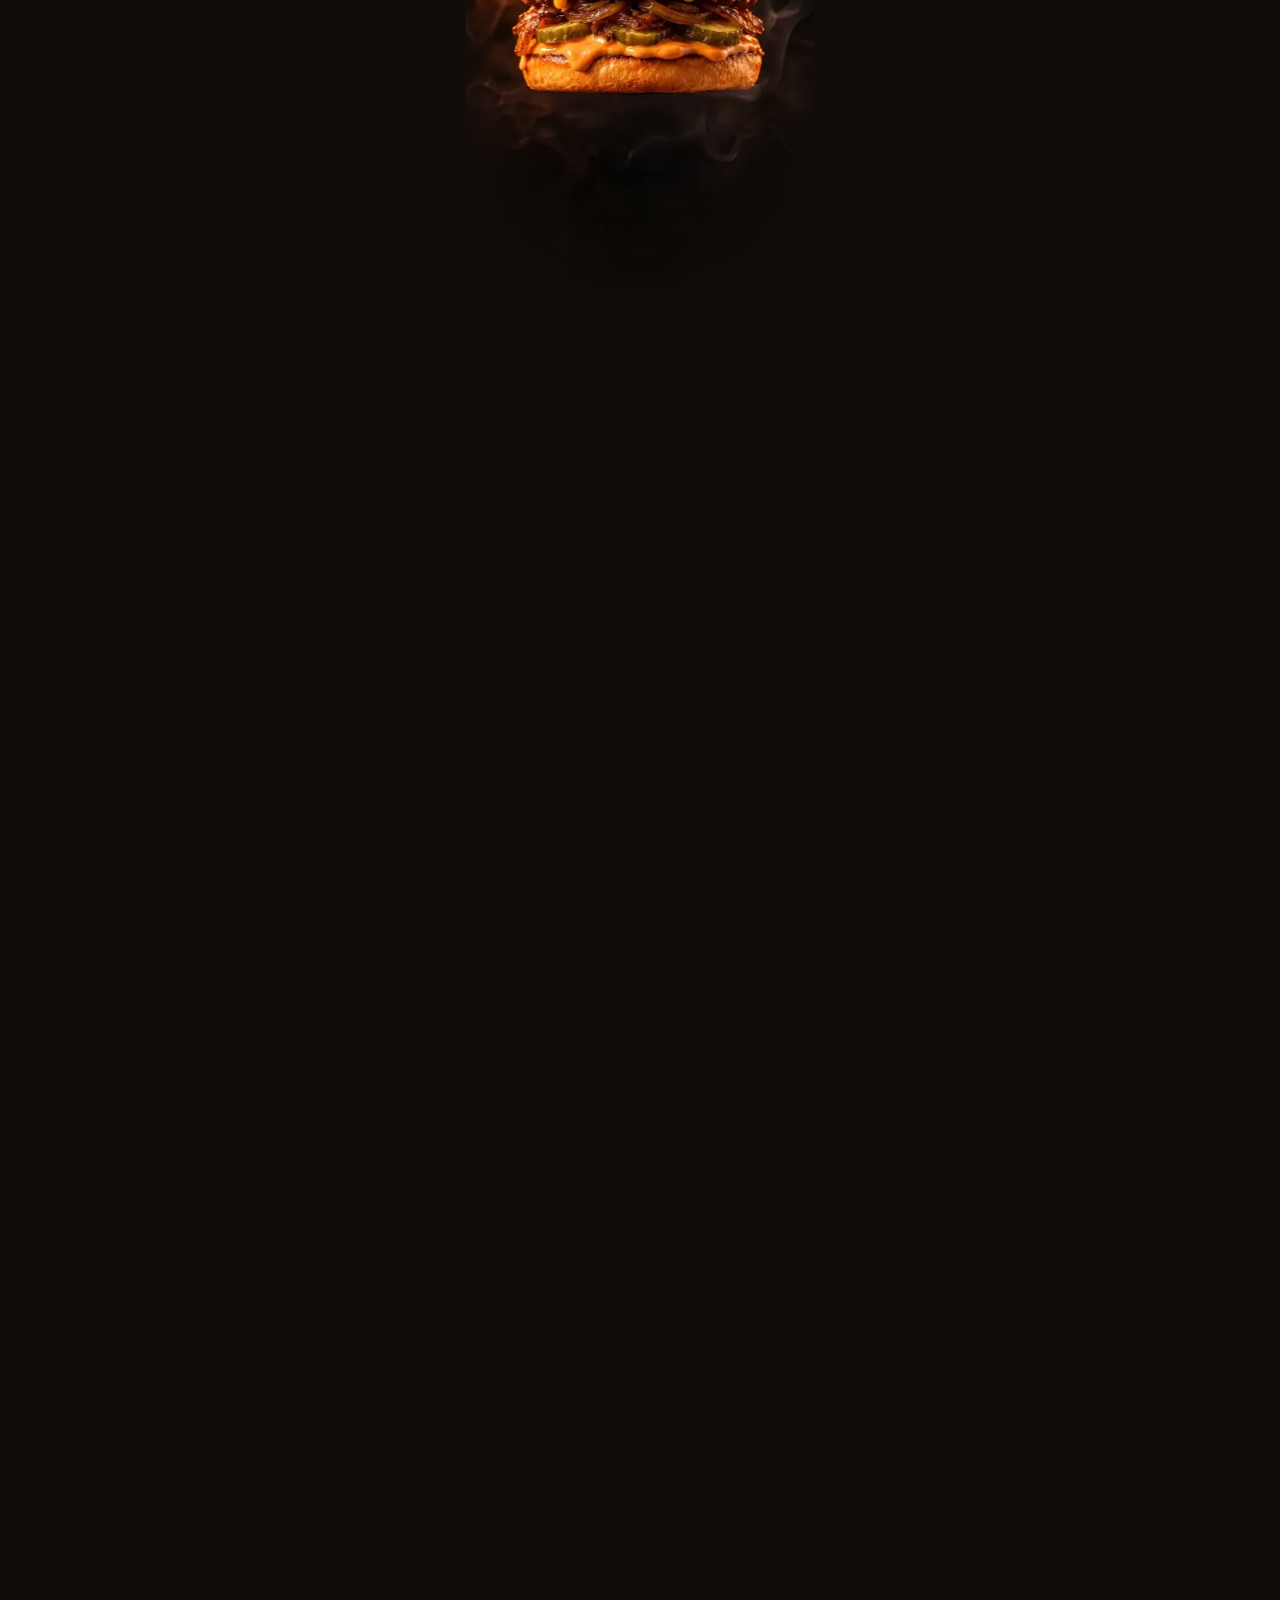
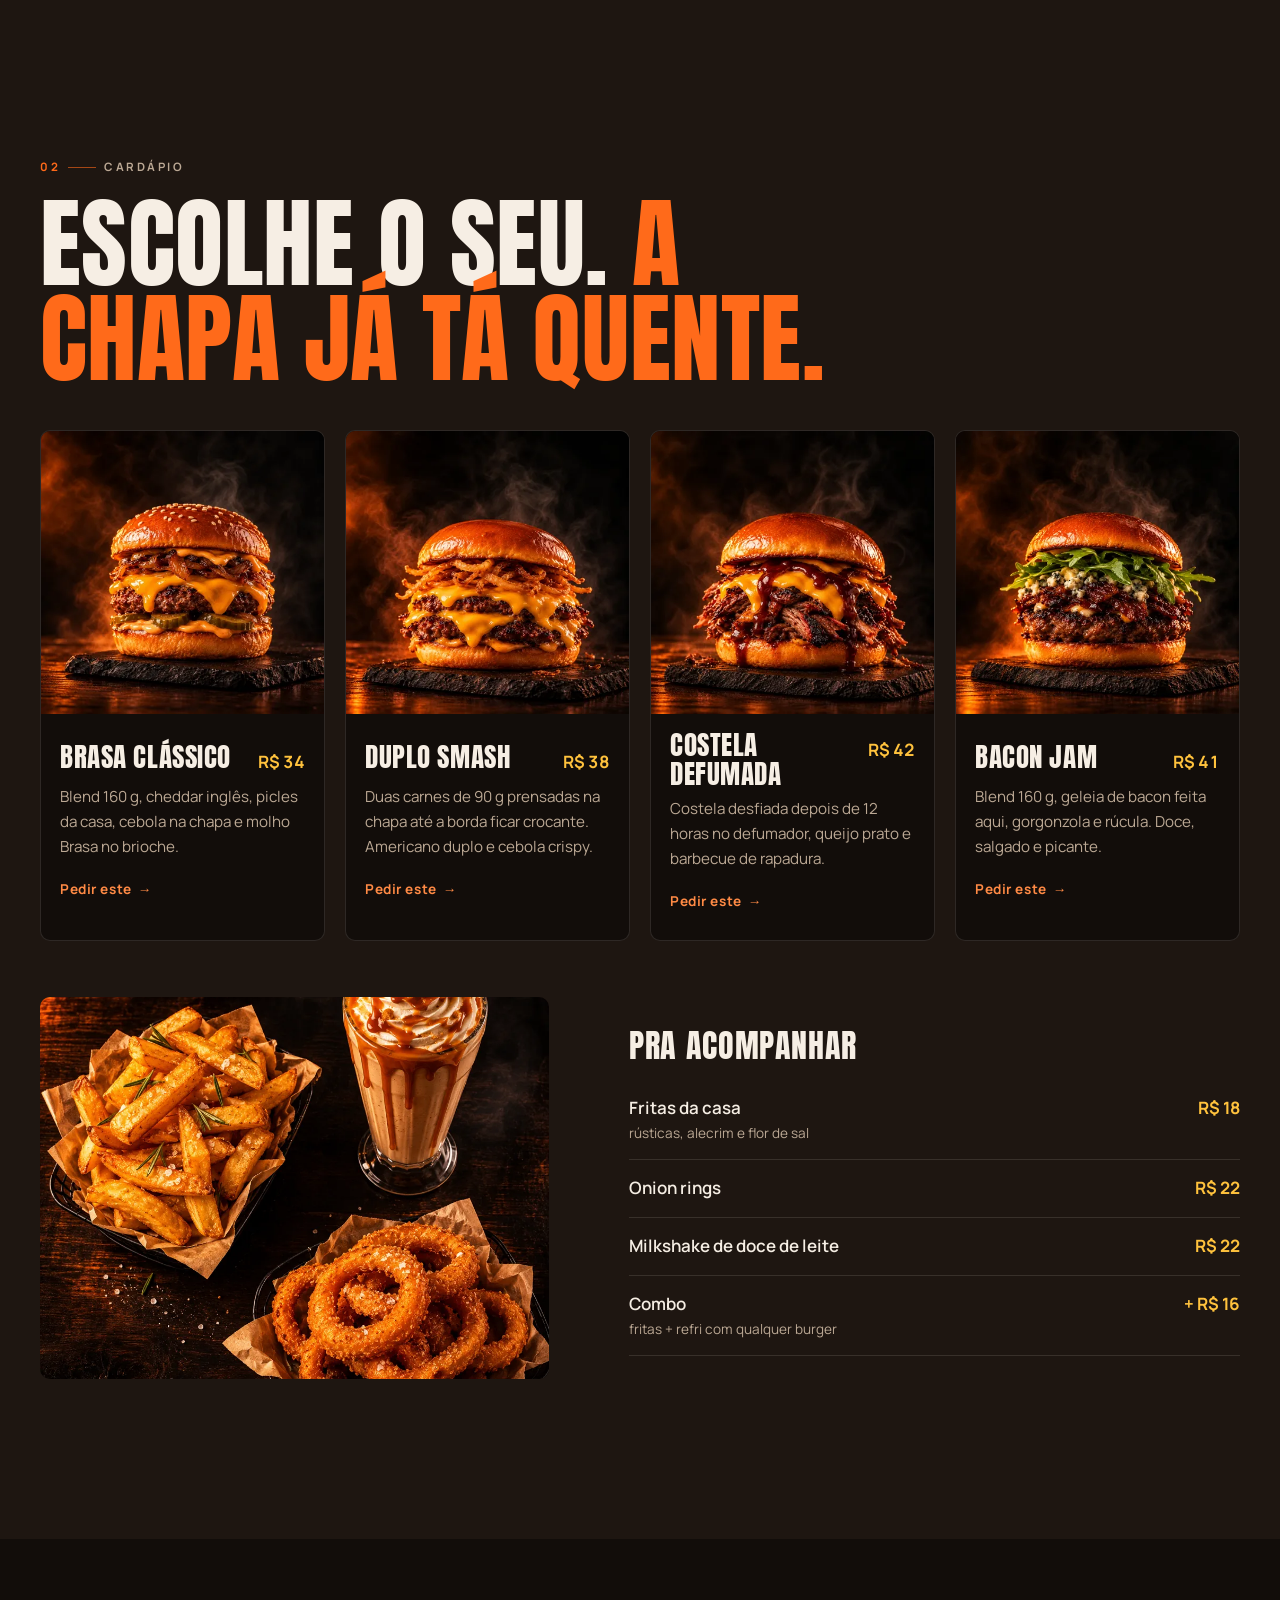
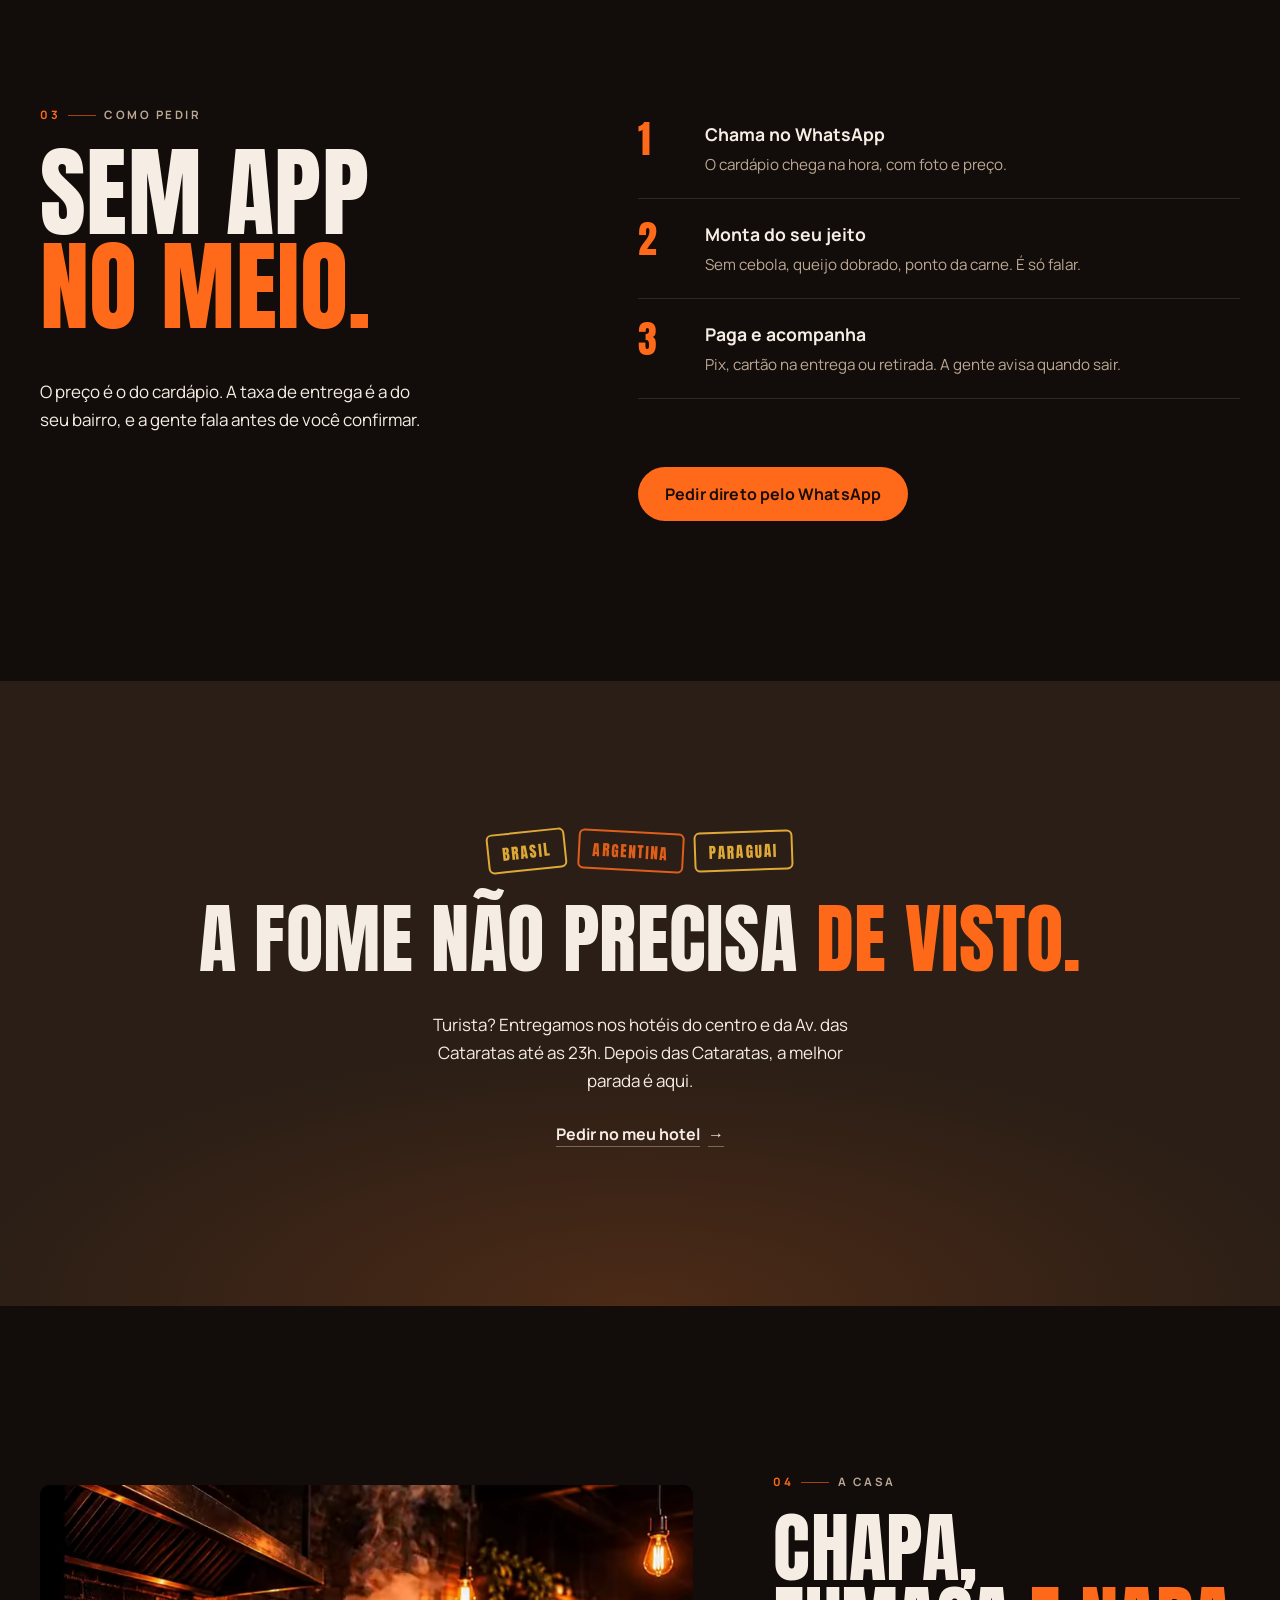
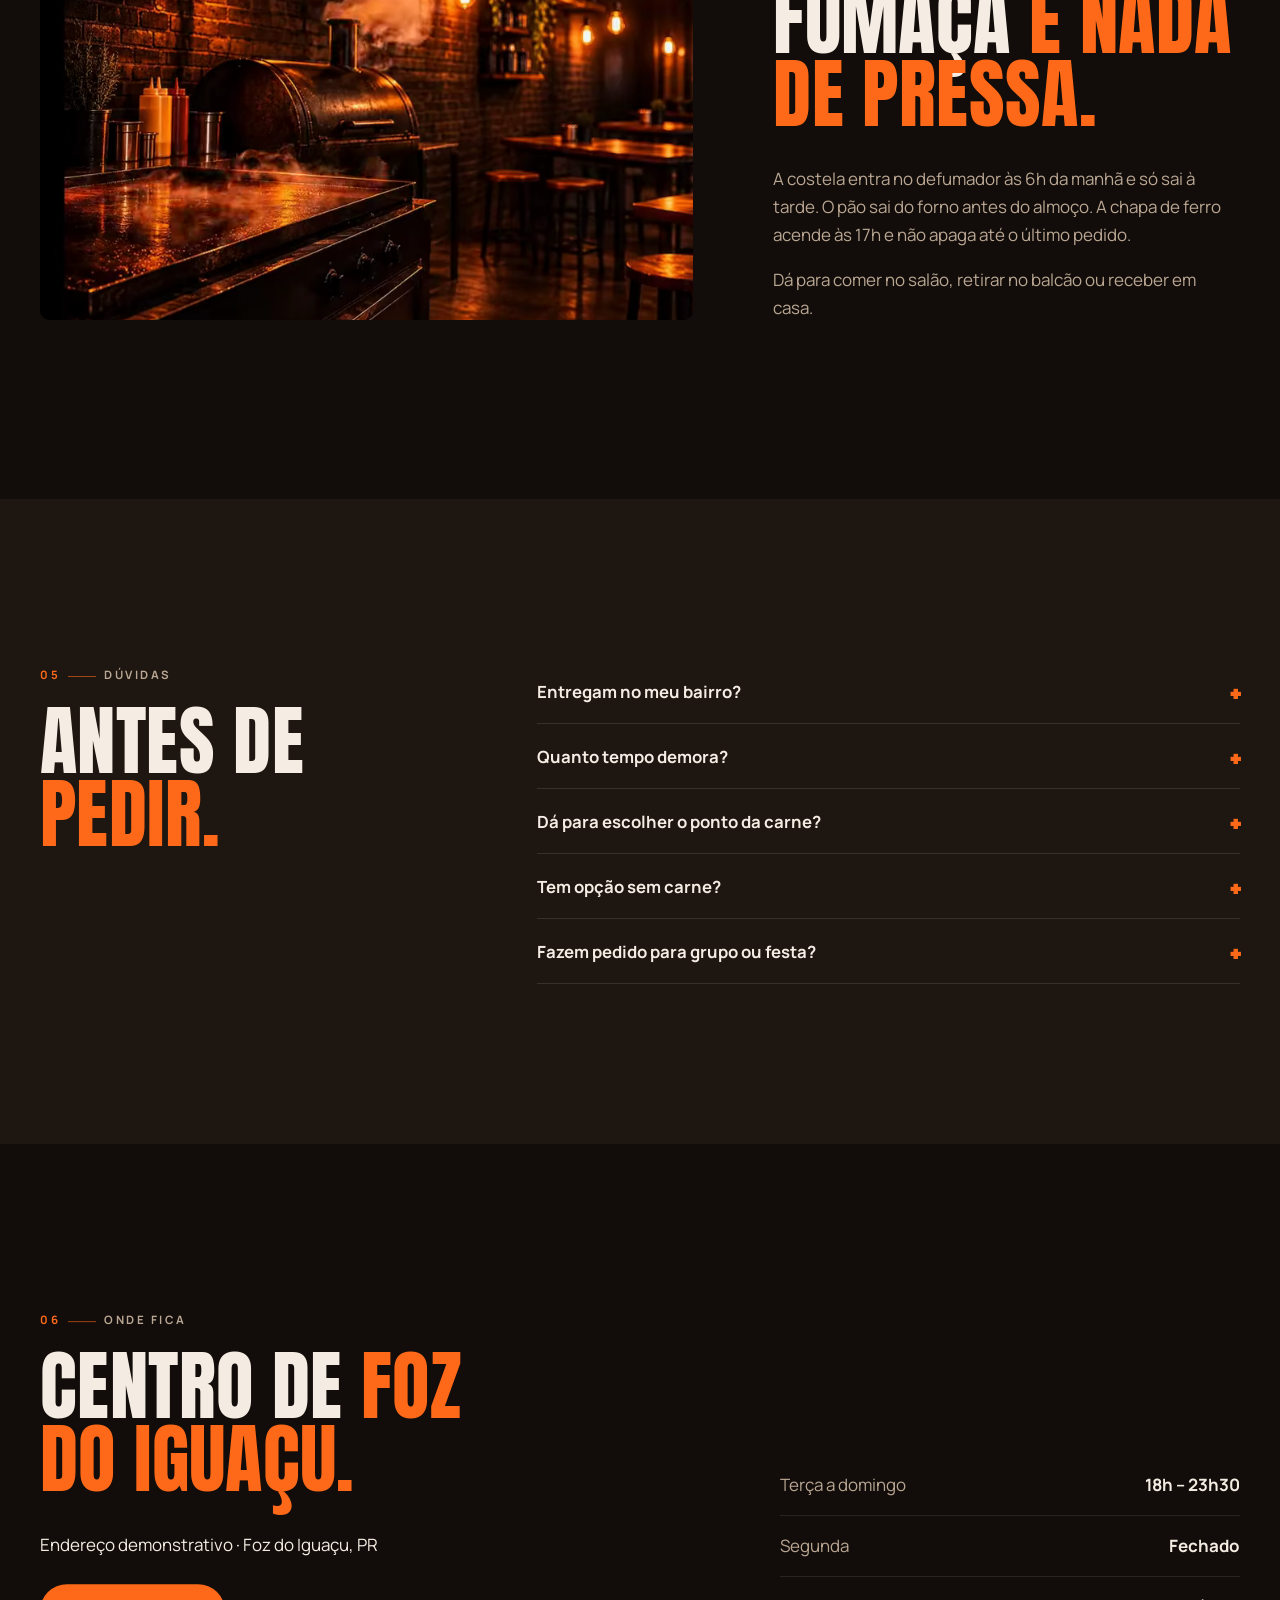
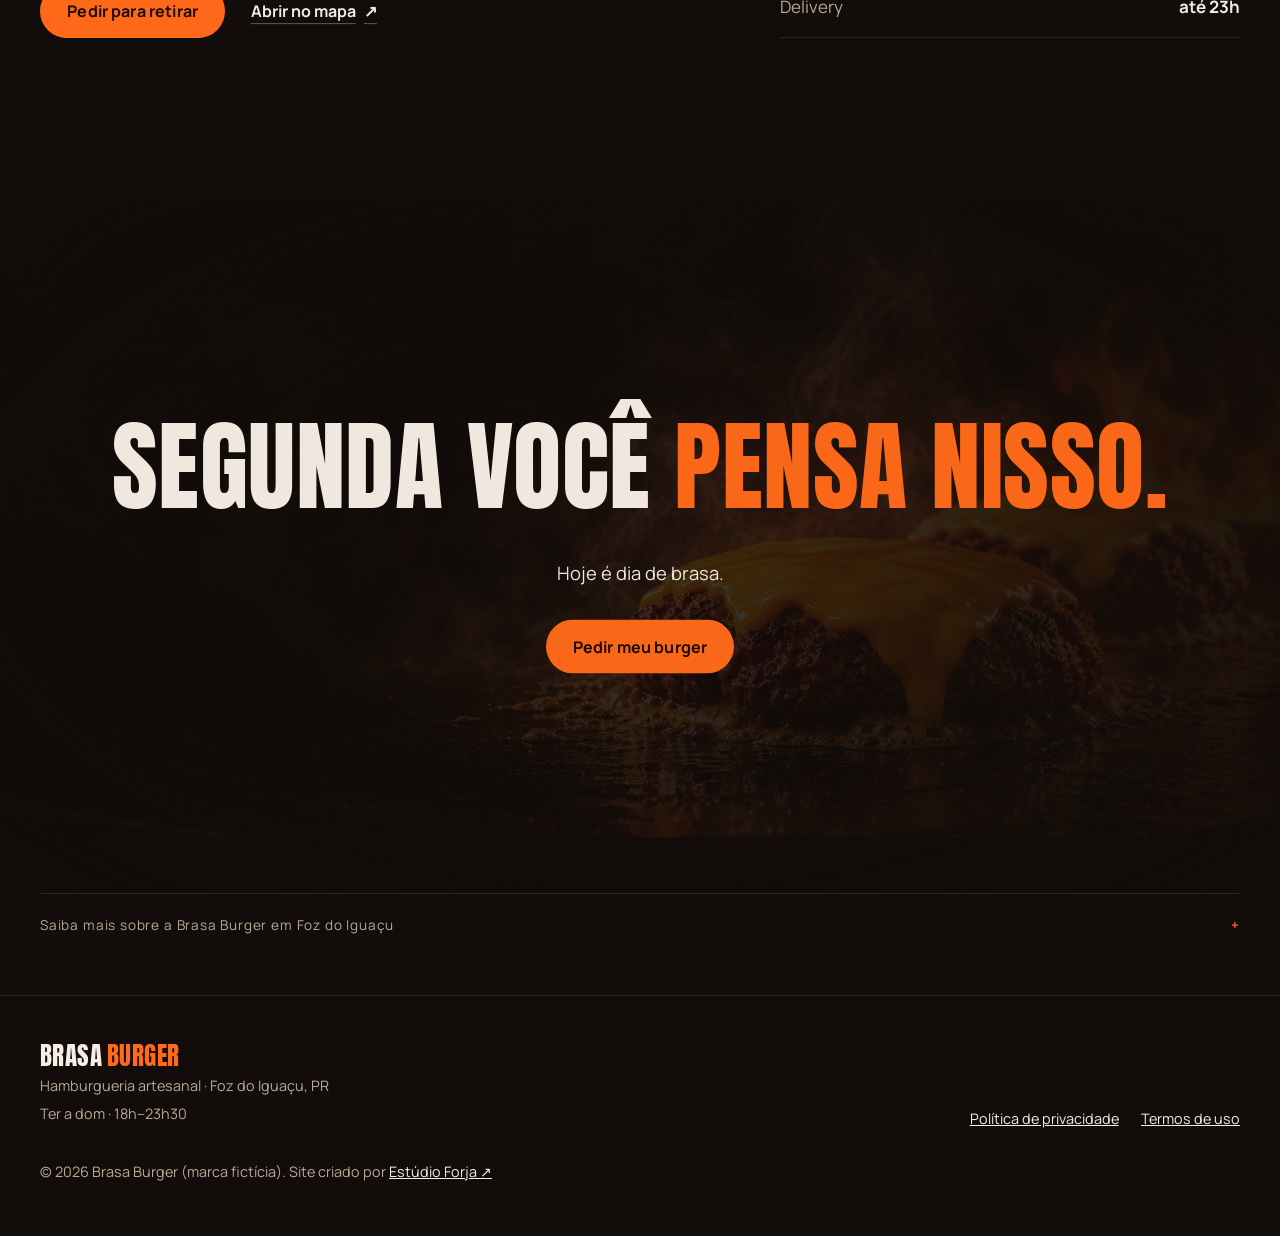
==== commit 2629c4ba: "Endereco real na previa do link (og:image) Co-Authored-By: Claude Opus 5.5 <noreply@anthropic.com>" ====
--- a/index.html
+++ b/index.html
@@ -16,7 +16,7 @@
   <meta property="og:site_name" content="Brasa Burger">
   <meta property="og:title" content="Brasa Burger · Feito na brasa. Montado na hora.">
   <meta property="og:description" content="Hambúrguer artesanal em Foz do Iguaçu. Peça direto pelo WhatsApp.">
-  <meta property="og:image" content="https://brasaburger.pages.dev/og.jpg">
+  <meta property="og:image" content="https://brasaburger.mentedesucessoofficial01.workers.dev/og.jpg">
   <meta property="og:image:width" content="1200">
   <meta property="og:image:height" content="630">
   <meta name="twitter:card" content="summary_large_image">
@@ -34,7 +34,7 @@
     "openingHoursSpecification": [
       { "@type": "OpeningHoursSpecification", "dayOfWeek": ["Tuesday","Wednesday","Thursday","Friday","Saturday","Sunday"], "opens": "18:00", "closes": "23:30" }
     ],
-    "hasMenu": "https://brasaburger.pages.dev/#cardapio"
+    "hasMenu": "https://brasaburger.mentedesucessoofficial01.workers.dev/#cardapio"
   }
   </script>
 
--- a/css/style.css
+++ b/css/style.css
@@ -0,0 +1,307 @@
+/* ==========================================================
+   Brasa Burger · site demonstrativo · Estúdio Forja
+   Celular primeiro. 60/30/10: carvão #120D0A · superfície #1E1611/#2A1E16 · brasa #FF6A1A
+   ========================================================== */
+
+@font-face { font-family: "Anton"; src: url(../fonts/anton.woff2) format("woff2"); font-weight: 400; font-display: swap; }
+@font-face { font-family: "Manrope"; src: url(../fonts/manrope-var.woff2) format("woff2"); font-weight: 400 700; font-display: swap; }
+@font-face { font-family: "Anton Fallback"; src: local("Impact"), local("Arial Narrow Bold"), local("Arial"); size-adjust: 96%; }
+@font-face { font-family: "Manrope Fallback"; src: local("Arial"), local("Roboto"); size-adjust: 104%; }
+
+:root {
+  --base: #120d0a;
+  --sup: #1e1611;
+  --sup-2: #2a1e16;
+  --linha: rgba(246, 238, 228, .12);
+  --creme: #f6eee4;
+  --creme-2: #bba894;
+  --brasa: #ff6a1a;
+  --brasa-clara: #ff8a45;
+  --queijo: #ffc23d;
+  --f-titulo: "Anton", "Anton Fallback", Impact, sans-serif;
+  --f-texto: "Manrope", "Manrope Fallback", Arial, sans-serif;
+  --gutter: 20px;
+  --max: 1200px;
+  --topo-h: 64px;
+  --demo-h: 34px;
+  --ease: cubic-bezier(.16, 1, .3, 1);
+}
+@media (min-width: 768px) { :root { --gutter: 40px; --topo-h: 76px; } }
+
+*, *::before, *::after { box-sizing: border-box; }
+html { -webkit-text-size-adjust: 100%; text-size-adjust: 100%; background: var(--base); scroll-padding-top: calc(var(--topo-h) + 8px); }
+html:not(.lenis) { scroll-behavior: smooth; }
+body { margin: 0; background: var(--base); color: var(--creme-2); font-family: var(--f-texto); font-size: 1.0625rem; line-height: 1.65; -webkit-font-smoothing: antialiased; overflow-x: clip; }
+img, video, svg, canvas { display: block; max-width: 100%; }
+img, video { height: auto; }
+a { color: inherit; }
+p { margin: 0 0 1em; }
+:focus-visible { outline: 2px solid var(--brasa); outline-offset: 3px; }
+::selection { background: var(--brasa); color: var(--base); }
+.sr-only { position: absolute; width: 1px; height: 1px; overflow: hidden; clip: rect(0 0 0 0); white-space: nowrap; }
+.pular { position: absolute; left: var(--gutter); top: -100px; z-index: 200; background: var(--brasa); color: var(--base); padding: 10px 16px; font-weight: 700; text-decoration: none; }
+.pular:focus { top: 10px; }
+body::after { content: ""; position: fixed; inset: 0; z-index: 150; pointer-events: none; opacity: .04; background: url(../midia/grao.webp) repeat; background-size: 160px; }
+
+.container { width: 100%; max-width: calc(var(--max) + var(--gutter) * 2); margin-inline: auto; padding-inline: var(--gutter); }
+.secao { padding-block: clamp(88px, 14vw, 160px); }
+
+/* ---------- tipografia ---------- */
+.titulo { font-family: var(--f-titulo); font-weight: 400; text-transform: uppercase; color: var(--creme); font-size: clamp(2.9rem, 12.5vw, 6.2rem); line-height: .95; letter-spacing: .005em; margin: 0 0 .45em; text-wrap: balance; }
+.titulo--medio { font-size: clamp(2.5rem, 10vw, 4.8rem); }
+.titulo--pequeno { font-size: clamp(2rem, 8vw, 2.8rem); }
+.quente { color: var(--brasa); }
+.rotulo { display: inline-flex; align-items: center; gap: .7em; margin: 0 0 1.3rem; font-size: .72rem; font-weight: 700; letter-spacing: .22em; text-transform: uppercase; color: var(--creme-2); }
+.rotulo .num { color: var(--brasa); }
+.rotulo .num::after { content: ""; display: inline-block; width: 28px; height: 1px; margin-left: .7em; vertical-align: middle; background: currentColor; opacity: .6; }
+
+/* ---------- botões ---------- */
+.botao { display: inline-flex; align-items: center; justify-content: center; min-height: 54px; padding: 0 1.7rem; background: var(--brasa); color: #1a0d05; border: 0; border-radius: 999px; font: 800 1rem/1 var(--f-texto); letter-spacing: .01em; text-decoration: none; cursor: pointer; transition: transform .4s var(--ease), box-shadow .4s var(--ease), background .3s; }
+.botao:hover { background: var(--brasa-clara); box-shadow: 0 10px 40px -8px rgba(255, 106, 26, .65); transform: translateY(-2px); }
+.botao:active { transform: scale(.98); }
+.botao--pequeno { min-height: 44px; padding: 0 1.15rem; font-size: .9rem; }
+.link-seta { display: inline-flex; align-items: center; gap: .5em; min-height: 44px; padding: 0; background: none; border: 0; cursor: pointer; color: var(--creme); font: 700 1rem/1 var(--f-texto); text-decoration: underline; text-decoration-color: rgba(246,238,228,.35); text-underline-offset: 6px; transition: text-decoration-color .3s; }
+.link-seta:hover { text-decoration-color: var(--brasa); }
+
+/* ---------- demo + topo ---------- */
+.demo-bar { position: relative; z-index: 60; height: var(--demo-h); display: flex; align-items: center; justify-content: space-between; gap: 1rem; padding-inline: var(--gutter); background: #080504; font-size: .72rem; letter-spacing: .08em; text-transform: uppercase; color: var(--creme-2); }
+.demo-bar > * { white-space: nowrap; }
+.demo-bar a { text-decoration: none; }
+.demo-bar__tag { color: var(--brasa); }
+.so-desk { display: none; }
+@media (min-width: 768px) { .so-desk { display: inline; } }
+
+.topo { position: fixed; top: var(--demo-h); left: 0; right: 0; z-index: 50; height: var(--topo-h); transition: background .5s var(--ease), top .5s var(--ease), border-color .5s; border-bottom: 1px solid transparent; }
+.topo.rolou { top: 0; background: rgba(18, 13, 10, .85); -webkit-backdrop-filter: blur(14px); backdrop-filter: blur(14px); border-bottom-color: var(--linha); }
+.topo__in { height: 100%; display: flex; align-items: center; justify-content: space-between; gap: 1.5rem; }
+.marca { display: inline-flex; align-items: center; gap: .5rem; text-decoration: none; }
+.marca__simbolo { width: 24px; height: 24px; color: var(--brasa); }
+.marca__nome { font-family: var(--f-titulo); text-transform: uppercase; font-size: 1.55rem; line-height: 1; color: var(--creme); margin: 0; letter-spacing: .02em; }
+.marca__nome span { color: var(--brasa); margin-left: .18em; }
+.nav { display: none; }
+@media (min-width: 1024px) {
+  .nav { display: flex; gap: 2rem; }
+  .nav a { text-decoration: none; font-size: .88rem; font-weight: 700; color: var(--creme-2); transition: color .3s; }
+  .nav a:hover { color: var(--creme); }
+}
+
+/* ---------- 1. hero ---------- */
+.hero { position: relative; min-height: 100svh; display: flex; align-items: flex-end; overflow: clip; margin-top: calc(var(--demo-h) * -1); padding-top: var(--demo-h); }
+.hero__midia { position: absolute; inset: 0; }
+.hero__midia img, .hero__video { position: absolute; inset: 0; width: 100%; height: 100%; object-fit: cover; }
+.hero__video { opacity: 0; transition: opacity 1.2s var(--ease); }
+.hero__video.tocando { opacity: 1; }
+/* celular: a imagem tem o espaço vazio EM CIMA e a chapa embaixo → texto no topo, carne à mostra */
+.hero { align-items: flex-start; }
+.hero__veu { position: absolute; inset: 0; background: linear-gradient(180deg, rgba(18,13,10,.92) 0%, rgba(18,13,10,.78) 34%, rgba(18,13,10,.2) 58%, rgba(18,13,10,0) 70%), linear-gradient(0deg, var(--base) 0%, rgba(18,13,10,0) 12%); }
+.hero__texto { position: relative; z-index: 2; padding-top: calc(var(--topo-h) + 28px); padding-bottom: 40px; }
+.hero__titulo { font-family: var(--f-titulo); font-weight: 400; text-transform: uppercase; color: var(--creme); font-size: clamp(3.2rem, 15.5vw, 8.4rem); line-height: .92; margin: 0 0 1.1rem; }
+.hero__titulo .linha { display: block; overflow: hidden; padding-bottom: .04em; }
+.hero__titulo .linha > * { display: inline-block; }
+.hero__sub { max-width: 32ch; color: var(--creme); margin-bottom: 1.8rem; text-shadow: 0 1px 14px rgba(0,0,0,.95), 0 0 2px rgba(0,0,0,.8); }
+.hero__acoes { display: flex; flex-wrap: wrap; align-items: center; gap: 1rem 1.6rem; }
+@media (min-width: 768px) {
+  .hero { align-items: center; }
+  .hero__veu { background: linear-gradient(90deg, rgba(18,13,10,.92) 0%, rgba(18,13,10,.6) 38%, rgba(18,13,10,0) 62%), linear-gradient(0deg, var(--base) 0%, rgba(18,13,10,0) 22%); }
+  .hero__texto { padding-bottom: 0; padding-top: var(--topo-h); }
+  /* no desktop o título fica na metade esquerda (a chapa está na direita) */
+  .hero__titulo { font-size: clamp(3.4rem, 6.4vw, 6.6rem); max-width: 11ch; }
+  .hero__sub { max-width: 36ch; font-size: 1.12rem; }
+}
+
+/* ---------- 2. faixa ---------- */
+.provas { border-block: 1px solid var(--linha); background: var(--sup); }
+.provas__lista { list-style: none; margin: 0 auto; display: grid; }
+.provas__lista li { display: flex; flex-direction: column; padding-block: 1.1rem; border-bottom: 1px solid var(--linha); }
+.provas__lista li:last-child { border-bottom: 0; }
+.provas__lista strong { font-family: var(--f-titulo); font-weight: 400; text-transform: uppercase; font-size: 1.55rem; color: var(--creme); line-height: 1.1; letter-spacing: .02em; }
+.provas__lista span { font-size: .9rem; }
+@media (min-width: 768px) {
+  .provas__lista { grid-template-columns: repeat(3, 1fr); }
+  .provas__lista li { border-bottom: 0; border-right: 1px solid var(--linha); padding: 1.8rem 2rem; }
+  .provas__lista li:first-child { padding-left: 0; }
+  .provas__lista li:last-child { border-right: 0; }
+}
+
+/* ---------- 3. anatomia (cena principal) ---------- */
+.anatomia { position: relative; height: 420vh; background: var(--base); }
+.anatomia__palco { position: sticky; top: 0; height: 100svh; overflow: hidden; display: grid; grid-template-rows: auto 1fr; padding-top: calc(var(--topo-h) + 16px); }
+.anatomia__cab { position: relative; z-index: 3; padding-inline: var(--gutter); text-align: center; }
+.anatomia__cab .titulo { font-size: clamp(2.3rem, 10vw, 5rem); margin-bottom: .2em; }
+.anatomia__cab .rotulo { margin-bottom: .6rem; }
+.anatomia__dica { font-size: .8rem; letter-spacing: .14em; text-transform: uppercase; transition: opacity .5s; }
+/* a cena tem altura definida pelo palco; o canvas fica "preso" nela (absoluto), sem crescer além da tela */
+.anatomia__cena { position: relative; min-height: 0; --folga: calc(84px + env(safe-area-inset-bottom)); }
+.anatomia__canvas { position: absolute; top: 4px; bottom: var(--folga); left: 50%; transform: translateX(-50%); height: calc(100% - var(--folga) - 4px); width: auto; max-width: 100%; aspect-ratio: 9 / 16;
+  background: url(../midia/quadros/f001.webp) center / contain no-repeat;
+  /* esfuma as bordas do vídeo para ele "sumir" no fundo, sem retângulo visível */
+  -webkit-mask-image: radial-gradient(ellipse 62% 56% at 50% 50%, #000 62%, transparent 100%);
+          mask-image: radial-gradient(ellipse 62% 56% at 50% 50%, #000 62%, transparent 100%); }
+.anatomia__fallback { display: none; }
+.anatomia__brilho { position: absolute; left: 50%; top: 45%; width: min(90vw, 560px); aspect-ratio: 1; transform: translate(-50%, -50%) scale(.7); border-radius: 50%; background: radial-gradient(circle, rgba(255,106,26,.38) 0%, rgba(255,106,26,.12) 40%, rgba(255,106,26,0) 70%); opacity: 0; pointer-events: none; }
+.anatomia__etiquetas { list-style: none; margin: 0; padding: 0; position: absolute; inset: 4px 0 var(--folga); pointer-events: none; }
+.anatomia__etiquetas li { position: absolute; top: var(--y); display: flex; flex-direction: column; max-width: 9.5rem; opacity: 0; transform: translateY(10px); transition: opacity .5s var(--ease), transform .6s var(--ease); }
+.anatomia__etiquetas li.esq { left: var(--gutter); }
+.anatomia__etiquetas li.dir { right: var(--gutter); text-align: right; }
+.anatomia__etiquetas.visiveis li { opacity: 1; transform: none; }
+.anatomia__etiquetas.visiveis li:nth-child(2) { transition-delay: .08s; }
+.anatomia__etiquetas.visiveis li:nth-child(3) { transition-delay: .16s; }
+.anatomia__etiquetas.visiveis li:nth-child(4) { transition-delay: .24s; }
+.anatomia__etiquetas b { font-family: var(--f-titulo); font-weight: 400; text-transform: uppercase; color: var(--queijo); font-size: 1.05rem; letter-spacing: .03em; line-height: 1.1; text-shadow: 0 2px 12px rgba(0,0,0,.9); }
+.anatomia__etiquetas span { font-size: .75rem; color: var(--creme); line-height: 1.35; text-shadow: 0 1px 8px rgba(0,0,0,.95); }
+@media (min-width: 768px) {
+  .anatomia__cena { --folga: 24px; }
+  .anatomia__etiquetas { left: 50%; right: auto; width: min(820px, 92vw); transform: translateX(-50%); }
+  .anatomia__etiquetas li { max-width: 14rem; }
+  .anatomia__etiquetas b { font-size: 1.4rem; }
+  .anatomia__etiquetas span { font-size: .88rem; }
+}
+
+/* ---------- 4. cardápio ---------- */
+.cardapio { background: var(--sup); }
+.burgers { display: grid; gap: 1.25rem; margin-top: 2.5rem; }
+.burger { background: var(--base); border: 1px solid var(--linha); border-radius: 10px; overflow: hidden; display: grid; }
+.burger img { width: 100%; aspect-ratio: 1; object-fit: cover; transition: transform 1.2s var(--ease); }
+.burger:hover img { transform: scale(1.04); }
+.burger__info { padding: 1.1rem 1.2rem 1.2rem; }
+.burger__linha { display: flex; align-items: baseline; justify-content: space-between; gap: 1rem; }
+.burger h3 { margin: 0; font-family: var(--f-titulo); font-weight: 400; text-transform: uppercase; font-size: 1.7rem; color: var(--creme); line-height: 1.05; letter-spacing: .02em; }
+.preco { font-weight: 800; color: var(--queijo); white-space: nowrap; font-variant-numeric: tabular-nums; }
+.burger p { margin: .5rem 0 .6rem; font-size: .95rem; }
+.pedir { display: inline-flex; align-items: center; min-height: 40px; font-size: .85rem; font-weight: 800; letter-spacing: .04em; color: var(--brasa-clara); text-decoration: none; }
+.pedir::after { content: "→"; margin-left: .45em; transition: transform .3s var(--ease); }
+.pedir:hover::after { transform: translateX(4px); }
+@media (min-width: 640px) { .burgers { grid-template-columns: repeat(2, 1fr); } }
+@media (min-width: 1024px) { .burgers { grid-template-columns: repeat(4, 1fr); } }
+
+.extras { display: grid; gap: 1.6rem; margin-top: 3.5rem; align-items: center; }
+.extras img { width: 100%; border-radius: 10px; aspect-ratio: 4 / 3; object-fit: cover; }
+.extras__titulo { font-family: var(--f-titulo); font-weight: 400; text-transform: uppercase; font-size: 2rem; color: var(--creme); margin: 0 0 .4rem; letter-spacing: .02em; }
+.extras ul { list-style: none; margin: 0; padding: 0; }
+.extras li { display: flex; justify-content: space-between; align-items: baseline; gap: 1rem; padding-block: .9rem; border-bottom: 1px solid var(--linha); color: var(--creme); font-weight: 600; }
+.extras li small { display: block; font-weight: 400; color: var(--creme-2); font-size: .85rem; }
+.extras li b { color: var(--queijo); white-space: nowrap; }
+@media (min-width: 1024px) { .extras { grid-template-columns: 5fr 6fr; gap: 5rem; } }
+
+/* ---------- 5. direto ---------- */
+.direto__grade { display: grid; gap: 2.2rem; }
+.direto__lead { max-width: 40ch; color: var(--creme); }
+.passos { list-style: none; margin: 0; padding: 0; display: grid; gap: 0; }
+.passos li { display: grid; grid-template-columns: 3.2rem 1fr; gap: 1rem; padding-block: 1.3rem; border-bottom: 1px solid var(--linha); }
+.passos li > span { font-family: var(--f-titulo); font-size: 2.4rem; line-height: 1; color: var(--brasa); }
+.passos b { color: var(--creme); font-size: 1.1rem; }
+.passos p { margin: .2rem 0 0; font-size: .95rem; }
+.direto__cta { justify-self: start; }
+@media (min-width: 1024px) {
+  .direto__grade { grid-template-columns: 5fr 6fr; gap: 1rem 6rem; align-items: start; }
+  .direto__cta { grid-column: 2; }
+}
+
+/* ---------- 6. fronteira ---------- */
+.fronteira { position: relative; padding-block: clamp(90px, 14vw, 150px); background: radial-gradient(90% 70% at 50% 100%, rgba(255,106,26,.16), rgba(255,106,26,0) 60%), var(--sup-2); text-align: center; overflow: clip; }
+.fronteira__in { display: flex; flex-direction: column; align-items: center; }
+.fronteira p { max-width: 44ch; color: var(--creme); }
+.carimbos { list-style: none; display: flex; flex-wrap: wrap; justify-content: center; gap: .7rem; margin: 0 0 2rem; padding: 0; }
+.carimbos li { font-family: var(--f-titulo); text-transform: uppercase; letter-spacing: .14em; font-size: .95rem; color: var(--queijo); border: 2px solid currentColor; border-radius: 6px; padding: .35rem .8rem; opacity: .85; }
+.carimbos li:nth-child(1) { transform: rotate(-6deg); }
+.carimbos li:nth-child(2) { transform: rotate(3deg); color: var(--brasa); }
+.carimbos li:nth-child(3) { transform: rotate(-2deg); }
+.js .carimbos li { opacity: 0; scale: 1.6; }
+.carimbos.batidos li { opacity: .85; scale: 1; transition: opacity .25s ease-out, scale .35s cubic-bezier(.2, 1.6, .4, 1); }
+.carimbos.batidos li:nth-child(2) { transition-delay: .25s; }
+.carimbos.batidos li:nth-child(3) { transition-delay: .5s; }
+
+/* ---------- 7. casa ---------- */
+.casa__grade { display: grid; gap: 2.6rem; }
+.casa__midia { position: relative; margin: 0; border-radius: 10px; overflow: hidden; aspect-ratio: 4 / 3; }
+.casa__midia img, .casa__video { position: absolute; inset: 0; width: 100%; height: 100%; object-fit: cover; object-position: 30% 50%; }
+.casa__video { opacity: 0; transition: opacity 1s var(--ease); }
+.casa__video.tocando { opacity: 1; }
+.casa__grade p:not(.rotulo) { max-width: 46ch; }
+@media (min-width: 1024px) { .casa__grade { grid-template-columns: 7fr 5fr; gap: 5rem; align-items: center; } .casa__midia { aspect-ratio: 3 / 2; } }
+
+/* ---------- 8. dúvidas ---------- */
+.duvidas { background: var(--sup); }
+.duvidas__grade { display: grid; gap: 2rem; }
+.duvidas__lista details { border-bottom: 1px solid var(--linha); }
+.duvidas__lista summary { list-style: none; cursor: pointer; display: flex; justify-content: space-between; align-items: center; gap: 1rem; min-height: 64px; padding-block: 1rem; color: var(--creme); font-weight: 700; font-size: 1.05rem; transition: color .3s; }
+.duvidas__lista summary::-webkit-details-marker { display: none; }
+.duvidas__lista summary::after { content: "+"; font-family: var(--f-titulo); font-size: 1.8rem; color: var(--brasa); transition: transform .4s var(--ease); line-height: 1; }
+.duvidas__lista details[open] summary::after { transform: rotate(45deg); }
+.duvidas__lista details p { padding-bottom: 1.2rem; max-width: 56ch; margin: 0; overflow: hidden; }
+.duvidas__lista:has(details[open]) summary { color: var(--creme-2); }
+.duvidas__lista:has(details[open]) details[open] summary { color: var(--creme); }
+@media (min-width: 1024px) { .duvidas__grade { grid-template-columns: 4fr 7fr; gap: 6rem; } }
+
+/* ---------- 9. onde ---------- */
+.onde__grade { display: grid; gap: 3rem; }
+.onde__end { color: var(--creme); }
+.onde__acoes { display: flex; flex-wrap: wrap; align-items: center; gap: 1rem 1.6rem; margin-top: 1.6rem; }
+.horario { width: 100%; border-collapse: collapse; align-self: end; }
+.horario th, .horario td { padding: 1rem 0; border-bottom: 1px solid var(--linha); text-align: left; font-weight: 400; }
+.horario td { text-align: right; color: var(--creme); font-weight: 700; }
+@media (min-width: 1024px) { .onde__grade { grid-template-columns: 7fr 5fr; gap: 6rem; } }
+
+/* ---------- 10. fecho ---------- */
+.fecho { position: relative; padding-block: clamp(120px, 22vw, 220px); overflow: clip; text-align: center; }
+.fecho__fundo { position: absolute; inset: 0; width: 100%; height: 100%; object-fit: cover; object-position: 80% 50%; opacity: .4; }
+.fecho::before { content: ""; position: absolute; inset: 0; z-index: 1; background: radial-gradient(70% 70% at 50% 50%, rgba(18,13,10,.5) 0%, var(--base) 100%); }
+.fecho__in { position: relative; z-index: 2; display: flex; flex-direction: column; align-items: center; }
+.fecho__in p { color: var(--creme); font-size: 1.15rem; margin-bottom: 2rem; }
+
+/* ---------- 11. saiba mais (SEO, recolhido) ---------- */
+.saiba { padding-block: 0 2.5rem; }
+.saiba__caixa { border-top: 1px solid var(--linha); }
+.saiba__caixa summary { list-style: none; cursor: pointer; padding-block: 1.2rem; font-size: .85rem; letter-spacing: .06em; color: var(--creme-2); display: flex; justify-content: space-between; gap: 1rem; }
+.saiba__caixa summary::-webkit-details-marker { display: none; }
+.saiba__caixa summary::after { content: "+"; color: var(--brasa); font-weight: 700; }
+.saiba__caixa[open] summary::after { content: "–"; }
+.saiba__texto { max-width: 72ch; font-size: .92rem; padding-bottom: 1.5rem; }
+.saiba__texto h2 { font-size: 1.1rem; color: var(--creme); margin: .4rem 0 .6rem; }
+.saiba__texto h3 { font-size: 1rem; color: var(--creme); margin: 1.2rem 0 .4rem; }
+
+/* ---------- rodapé ---------- */
+.rodape { border-top: 1px solid var(--linha); padding: 3rem 0 calc(3rem + 72px); font-size: .9rem; }
+.rodape p { margin: 0 0 .3rem; }
+.rodape__in { display: grid; gap: 1.8rem; }
+.rodape__links { display: flex; flex-wrap: wrap; gap: .4rem 1.4rem; }
+.rodape__links a, .rodape__forja a { color: var(--creme); }
+@media (min-width: 768px) { .rodape { padding-bottom: 3rem; } .rodape__in { grid-template-columns: 1fr auto; align-items: end; } .rodape__forja { grid-column: 1 / -1; } }
+
+/* ---------- barra fixa ---------- */
+.barra-pedido { position: fixed; left: 12px; right: 12px; bottom: calc(12px + env(safe-area-inset-bottom)); z-index: 70; display: flex; align-items: center; justify-content: center; gap: .6rem; min-height: 56px; border-radius: 999px; background: var(--brasa); color: #1a0d05; font-weight: 800; text-decoration: none; box-shadow: 0 16px 40px -12px rgba(0,0,0,.8); transform: translateY(140%); transition: transform .6s var(--ease); }
+.barra-pedido svg { width: 22px; height: 22px; }
+.barra-pedido.visivel { transform: none; }
+@media (min-width: 768px) { .barra-pedido { display: none; } }
+
+/* ---------- modal demo ---------- */
+.demo-modal { position: fixed; inset: 0; z-index: 300; display: grid; place-items: end center; padding: 12px; background: rgba(8,5,4,.72); -webkit-backdrop-filter: blur(6px); backdrop-filter: blur(6px); }
+.demo-modal[hidden] { display: none; }
+.demo-modal__caixa { width: 100%; max-width: 520px; background: var(--sup-2); border: 1px solid var(--linha); border-radius: 14px; padding: 28px 24px; animation: sobe .5s var(--ease); }
+.demo-modal blockquote { margin: 0 0 1.2rem; padding: .9rem 1rem; border-left: 2px solid var(--brasa); background: rgba(0,0,0,.25); color: var(--creme); font-size: .95rem; }
+.demo-modal__forja { font-size: .92rem; }
+.demo-modal__acoes { display: flex; flex-wrap: wrap; align-items: center; gap: .8rem 1.4rem; margin-top: .6rem; }
+@media (min-width: 768px) { .demo-modal { place-items: center; } }
+@keyframes sobe { from { opacity: 0; transform: translateY(24px); } to { opacity: 1; transform: none; } }
+
+/* ---------- estados de animação ---------- */
+.js [data-reveal] { opacity: 0; transform: translateY(24px); }
+.js .hero__titulo [data-hero-anim] { transform: translateY(105%); }
+.sem-anim [data-reveal], .sem-anim [data-hero-anim] { opacity: 1 !important; transform: none !important; }
+
+/* ---------- movimento reduzido ---------- */
+@media (prefers-reduced-motion: reduce) {
+  *, *::before, *::after { animation: none !important; transition-duration: .01ms !important; }
+  .js [data-reveal], .js .hero__titulo [data-hero-anim] { opacity: 1; transform: none; }
+  .hero__video, .casa__video { display: none; }
+  .js .carimbos li { opacity: .85; scale: 1; }
+  .anatomia { height: auto; }
+  .anatomia__palco { position: relative; height: auto; padding-block: 96px; }
+  .anatomia__canvas { display: none; }
+  .anatomia__cena { display: grid; place-items: center; }
+  .anatomia__fallback { display: block; height: auto; width: min(80vw, 420px); }
+  .anatomia__etiquetas { position: static; display: grid; gap: .8rem; margin-top: 1.5rem; padding-inline: var(--gutter); }
+  .anatomia__etiquetas li { position: static; max-width: none; text-align: left !important; }
+  .anatomia__etiquetas li { opacity: 1; transform: none; }
+  .anatomia__dica { display: none; }
+}
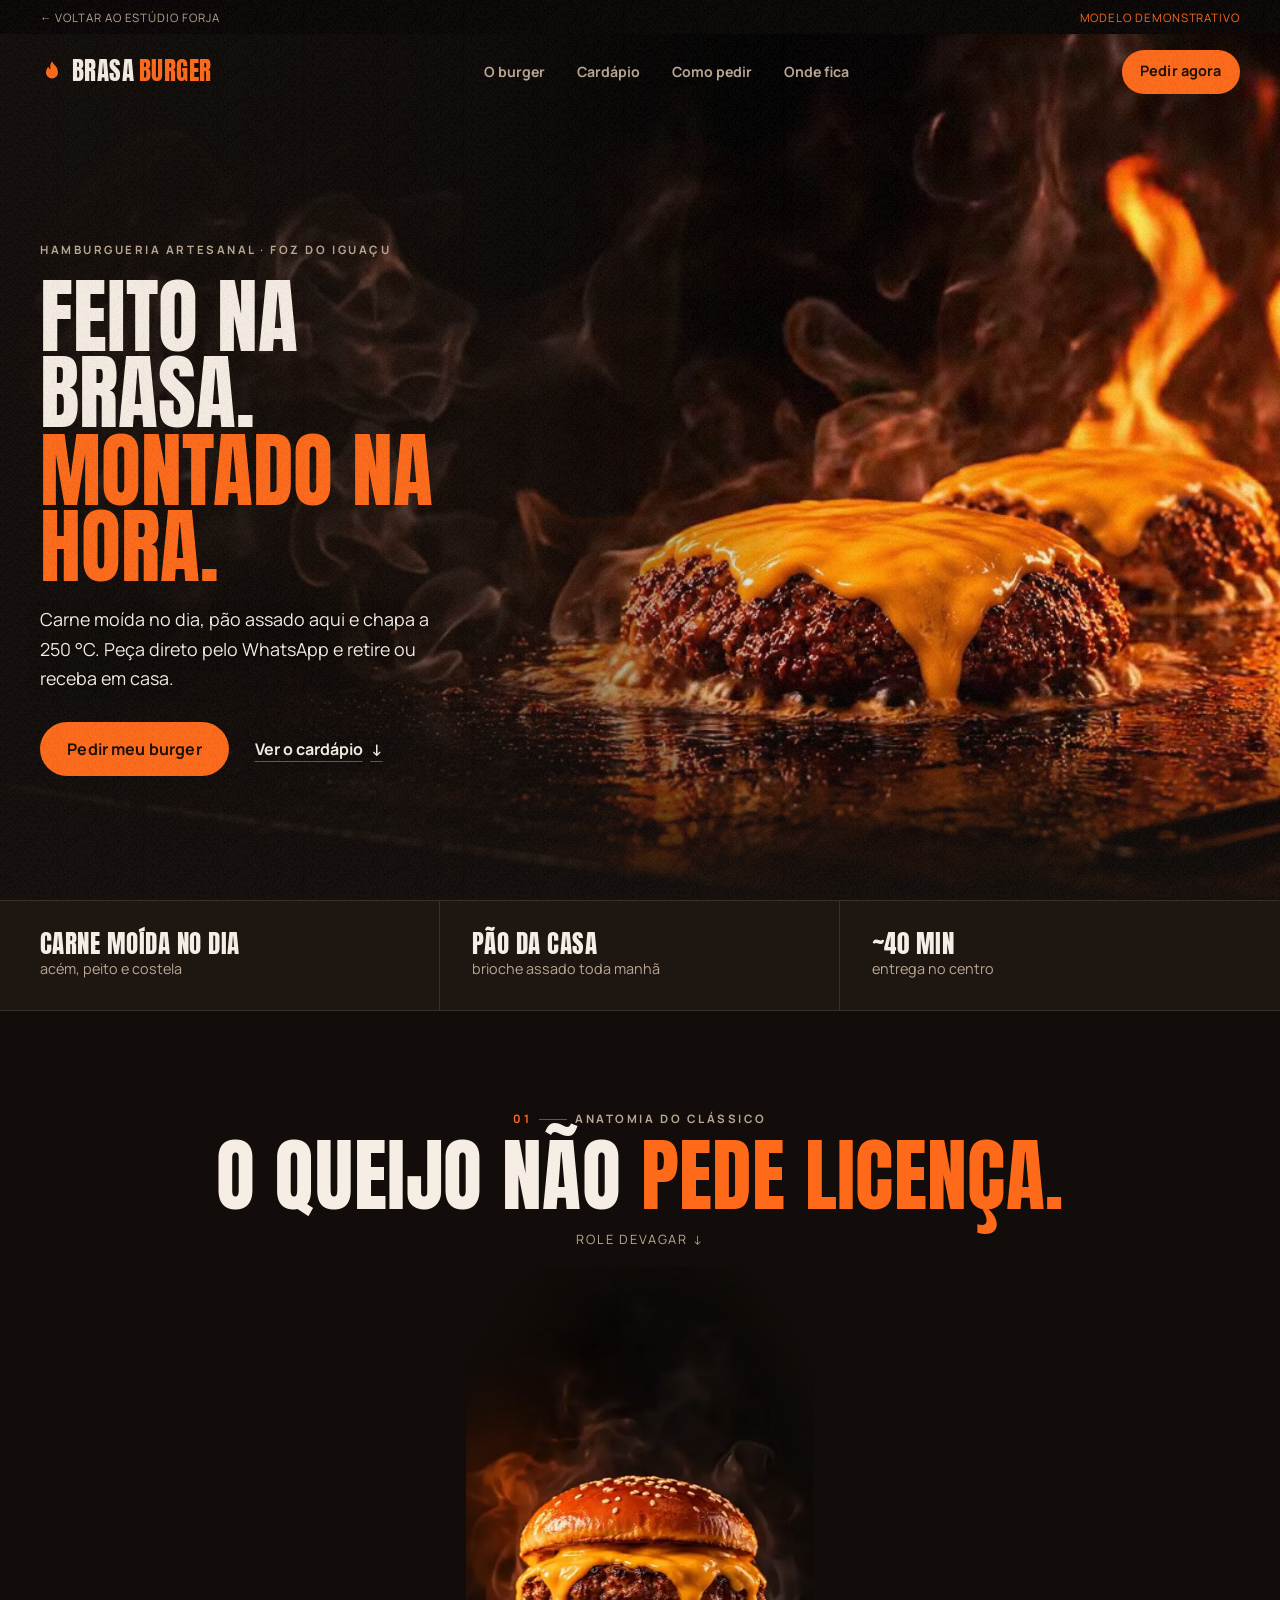
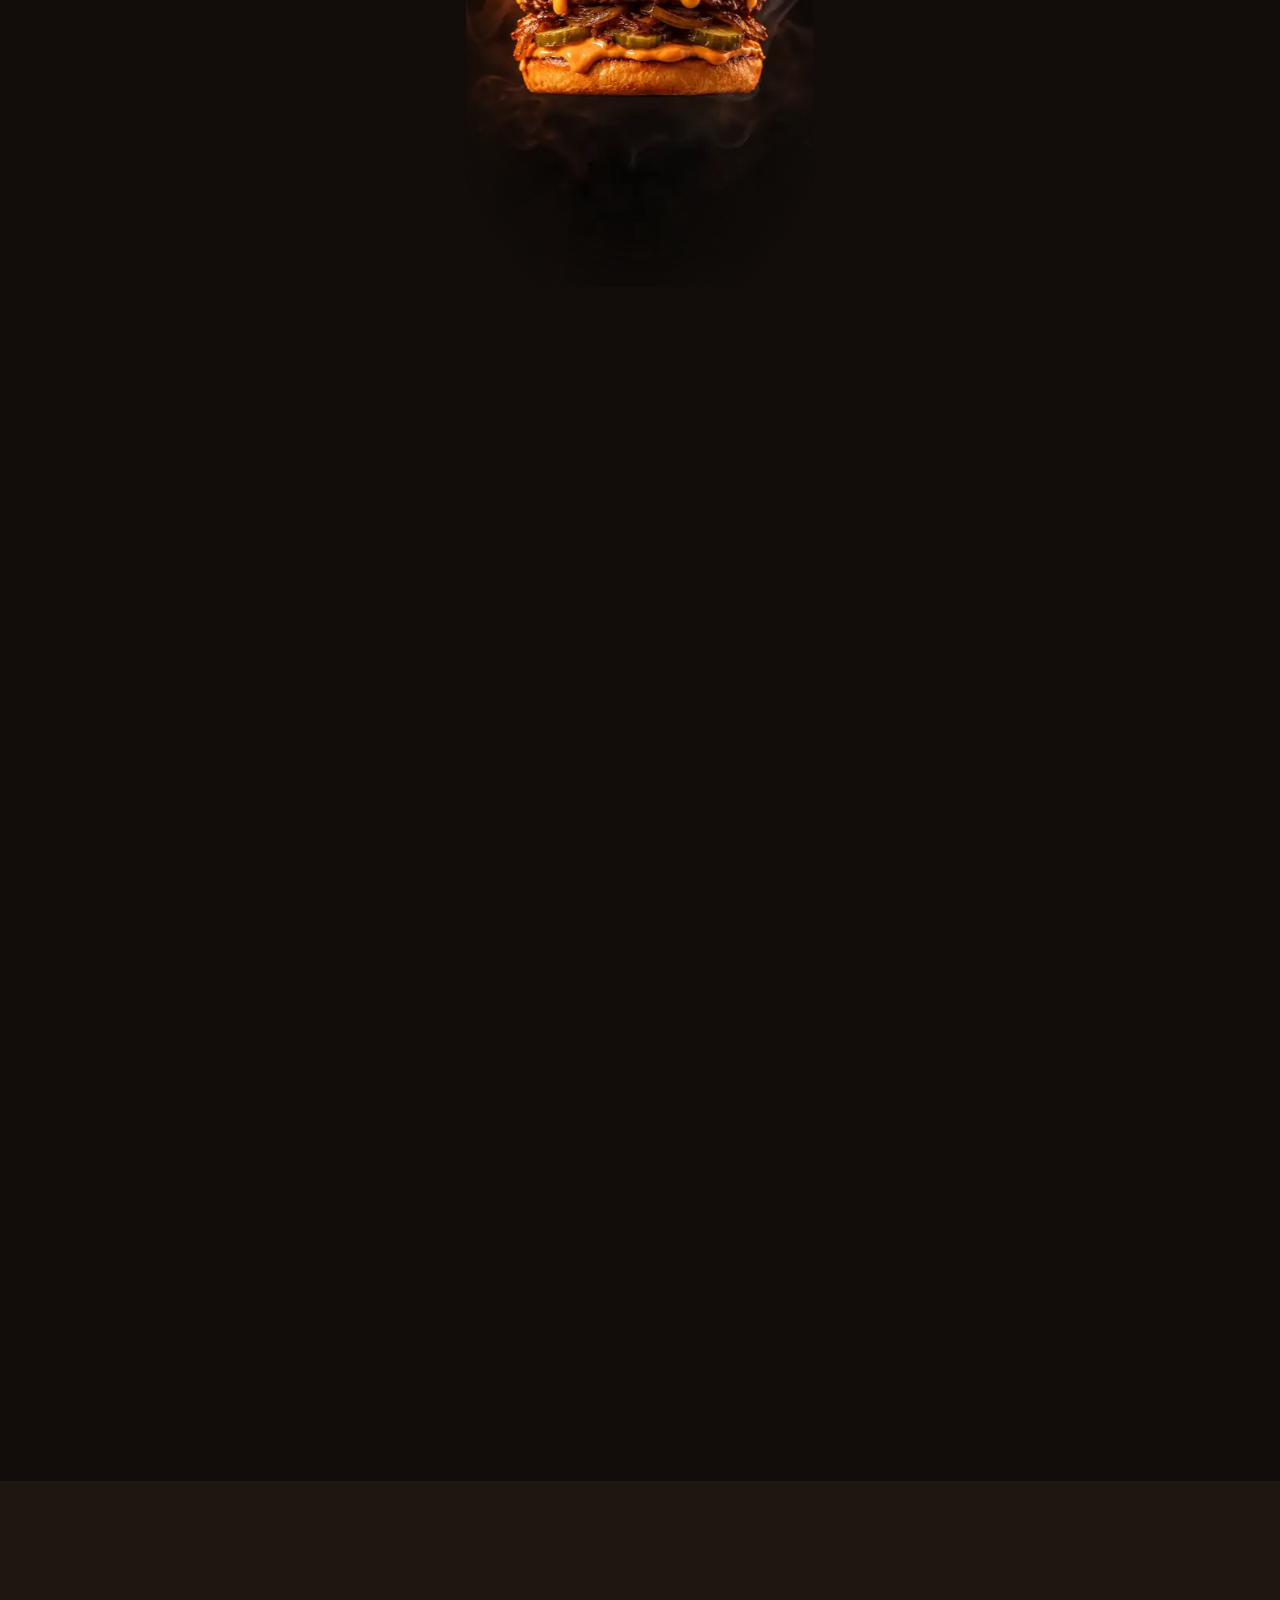
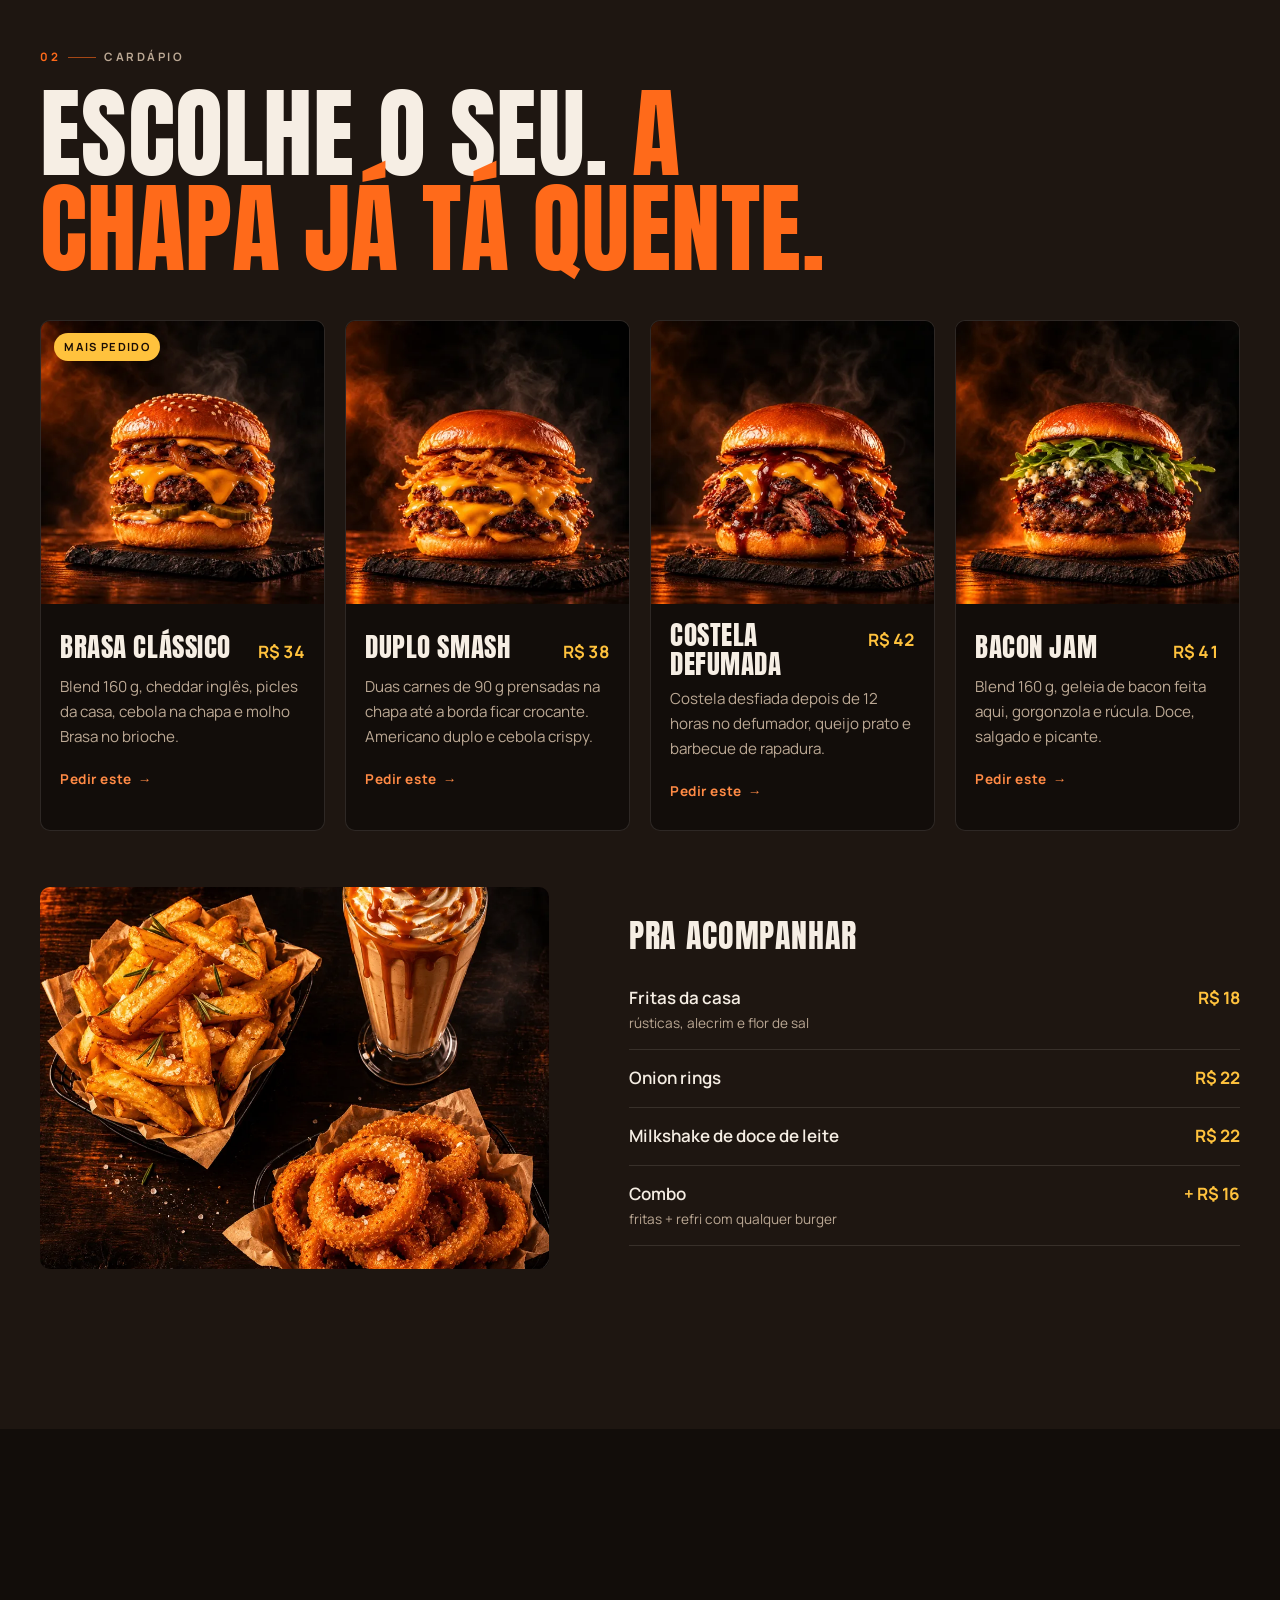
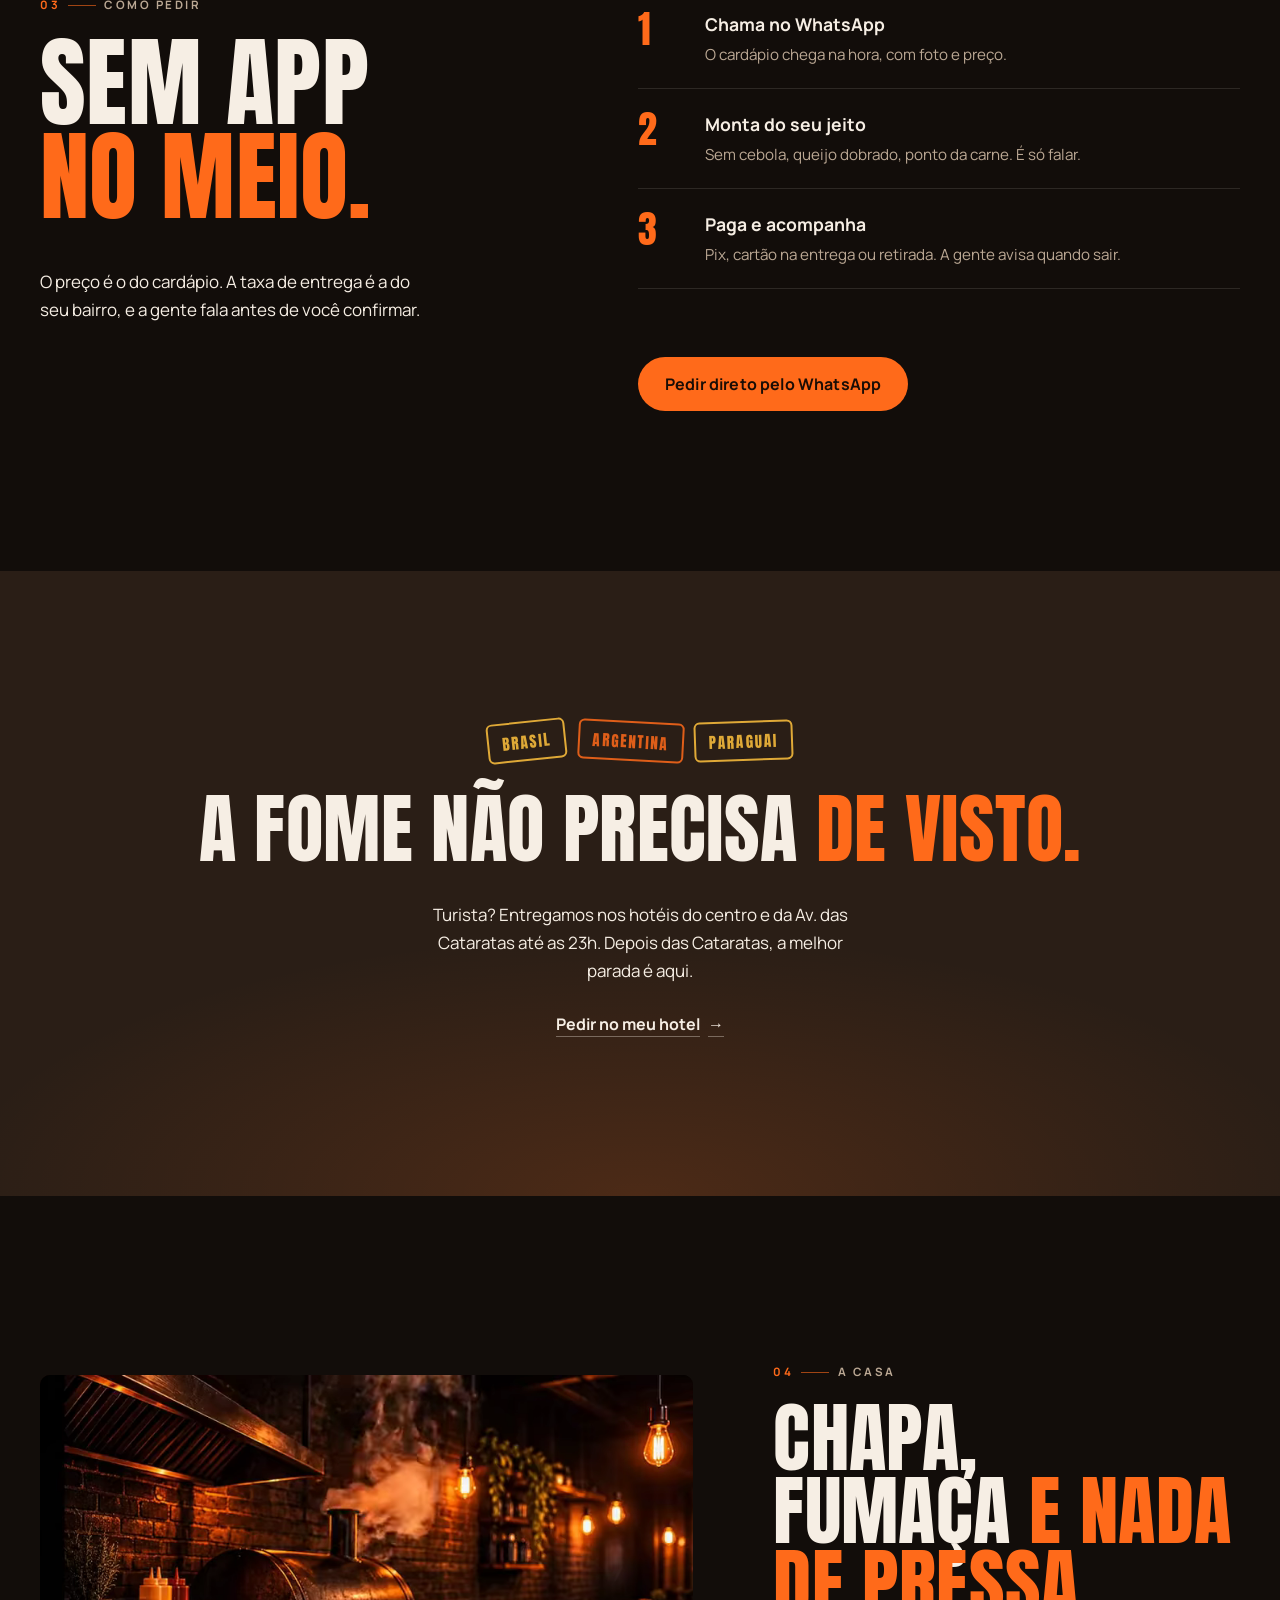
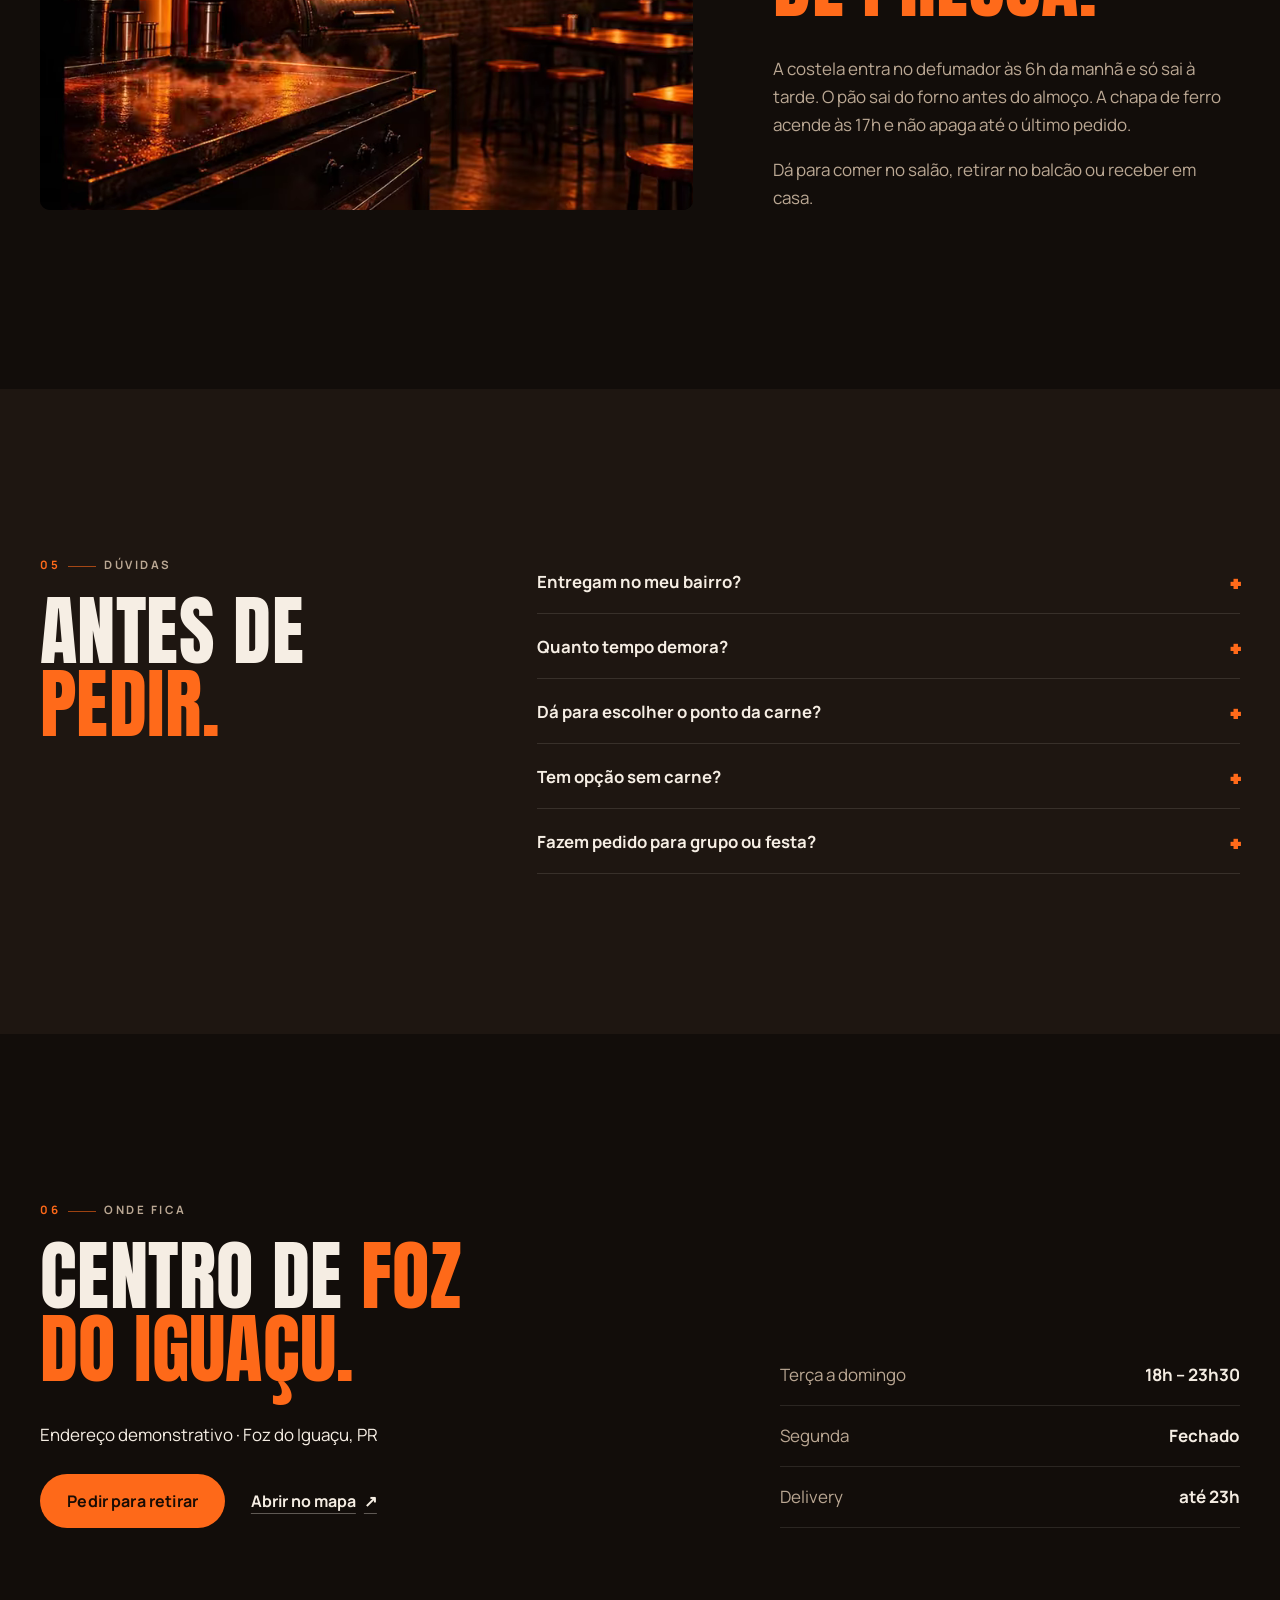
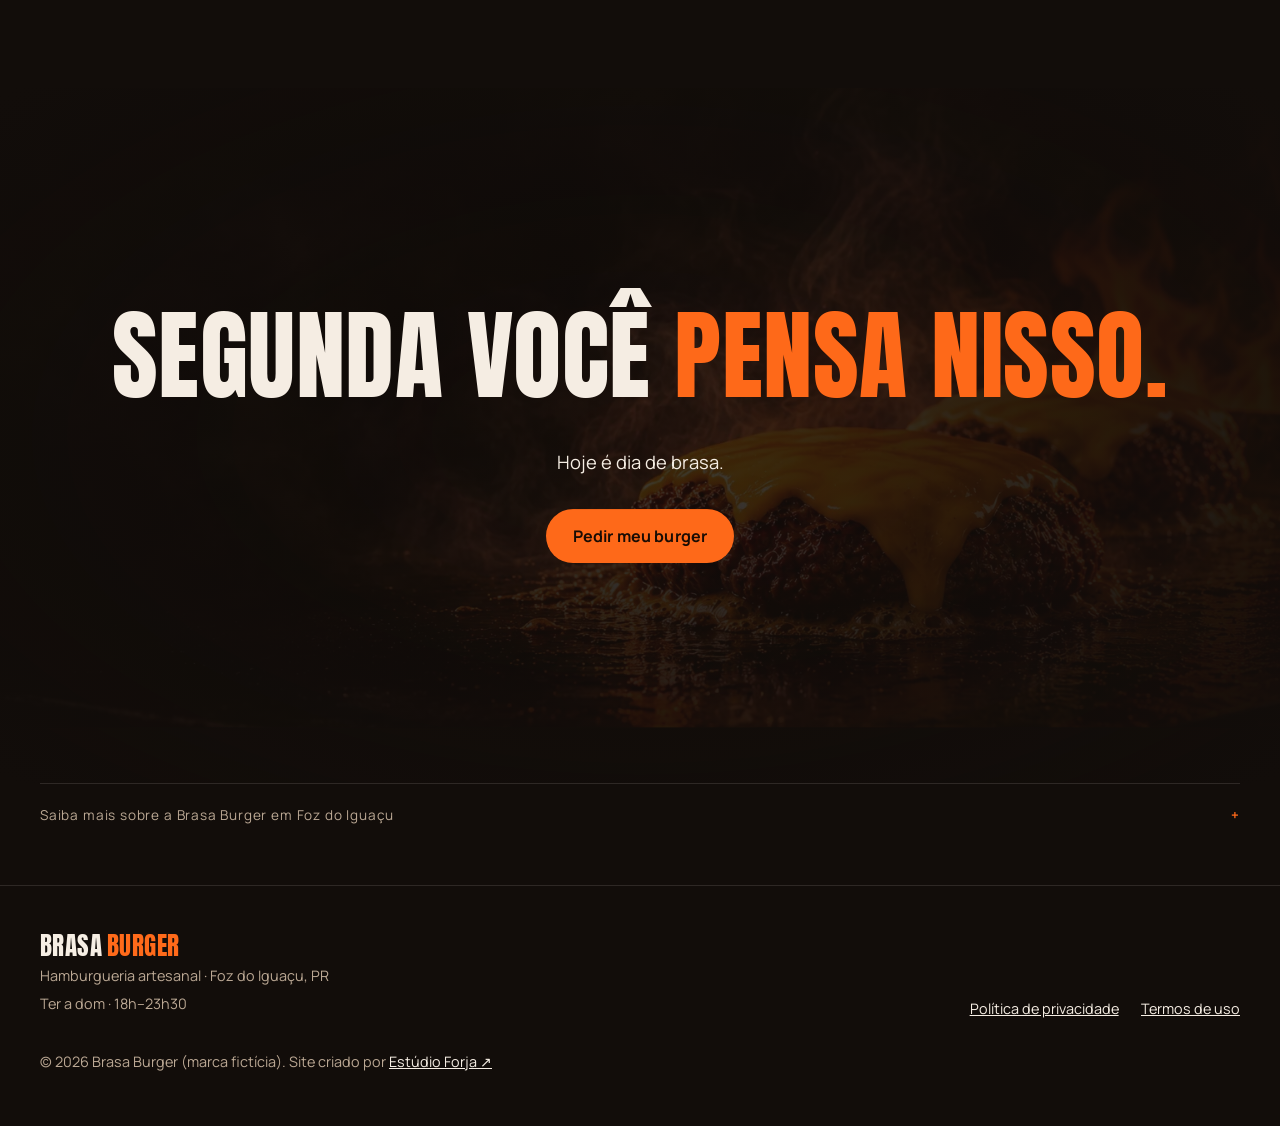
==== commit 39da8587: "Cena do burger mais curta + pedido no auge da abertura + selo Mais pedido Co-Authored-By: Claude Opu" ====
--- a/index.html
+++ b/index.html
@@ -124,6 +124,7 @@
             <li style="--y: 50%" class="esq"><b>Blend 160 g</b><span>moído no dia, selado a 250 °C</span></li>
             <li style="--y: 70%" class="dir"><b>Molho Brasa</b><span>receita da casa</span></li>
           </ul>
+          <a href="#pedido" class="anatomia__cta" data-cta-anatomia data-pedido="Olá! Vi o burger abrindo no site e quero um Brasa Clássico.">Brasa Clássico · <b>R$ 34</b> <span>Pedir este →</span></a>
         </div>
       </div>
     </section>
@@ -136,6 +137,7 @@
 
         <div class="burgers">
           <article class="burger" data-reveal>
+            <span class="burger__selo">Mais pedido</span>
             <img src="midia/classico-960.webp" srcset="midia/classico-480.webp 480w, midia/classico-960.webp 960w, midia/classico-1254.webp 1254w" sizes="(min-width: 1024px) 25vw, (min-width: 640px) 50vw, 92vw" width="1254" height="1254" loading="lazy" alt="Brasa Clássico: blend com cheddar derretido, picles e cebola no pão brioche">
             <div class="burger__info">
               <div class="burger__linha"><h3>Brasa Clássico</h3><span class="preco">R$ 34</span></div>
--- a/css/style.css
+++ b/css/style.css
@@ -124,7 +124,20 @@
 }
 
 /* ---------- 3. anatomia (cena principal) ---------- */
-.anatomia { position: relative; height: 420vh; background: var(--base); }
+/* 230vh: abrir + segurar + fechar em ~1 tela e meia de rolagem (antes 420vh era longo demais) */
+.anatomia { position: relative; height: 230vh; background: var(--base); }
+/* pedido que aparece no auge da abertura */
+.anatomia__cta { position: absolute; left: 50%; bottom: calc(var(--folga) + 6px); z-index: 4; transform: translate(-50%, 12px); opacity: 0; pointer-events: none;
+  display: inline-flex; align-items: center; gap: .6rem; white-space: nowrap; padding: .7rem 1.1rem; border-radius: 999px;
+  background: rgba(18,13,10,.82); border: 1px solid rgba(255,194,61,.45); -webkit-backdrop-filter: blur(8px); backdrop-filter: blur(8px);
+  color: var(--creme); font-weight: 800; font-size: .92rem; text-decoration: none; transition: opacity .45s var(--ease), transform .6s var(--ease); }
+.anatomia__cta b { color: var(--queijo); }
+.anatomia__cta span { color: var(--brasa-clara); }
+.anatomia__cta.visivel { opacity: 1; transform: translate(-50%, 0); pointer-events: auto; }
+/* selo de mais pedido no cardápio (gatilho de escolha rápida) */
+.burger { position: relative; }
+.burger__selo { position: absolute; top: .8rem; left: .8rem; z-index: 2; padding: .3rem .65rem; border-radius: 999px; background: var(--queijo); color: #1a0d05;
+  font-size: .7rem; font-weight: 800; letter-spacing: .12em; text-transform: uppercase; }
 .anatomia__palco { position: sticky; top: 0; height: 100svh; overflow: hidden; display: grid; grid-template-rows: auto 1fr; padding-top: calc(var(--topo-h) + 16px); }
 .anatomia__cab { position: relative; z-index: 3; padding-inline: var(--gutter); text-align: center; }
 .anatomia__cab .titulo { font-size: clamp(2.3rem, 10vw, 5rem); margin-bottom: .2em; }
